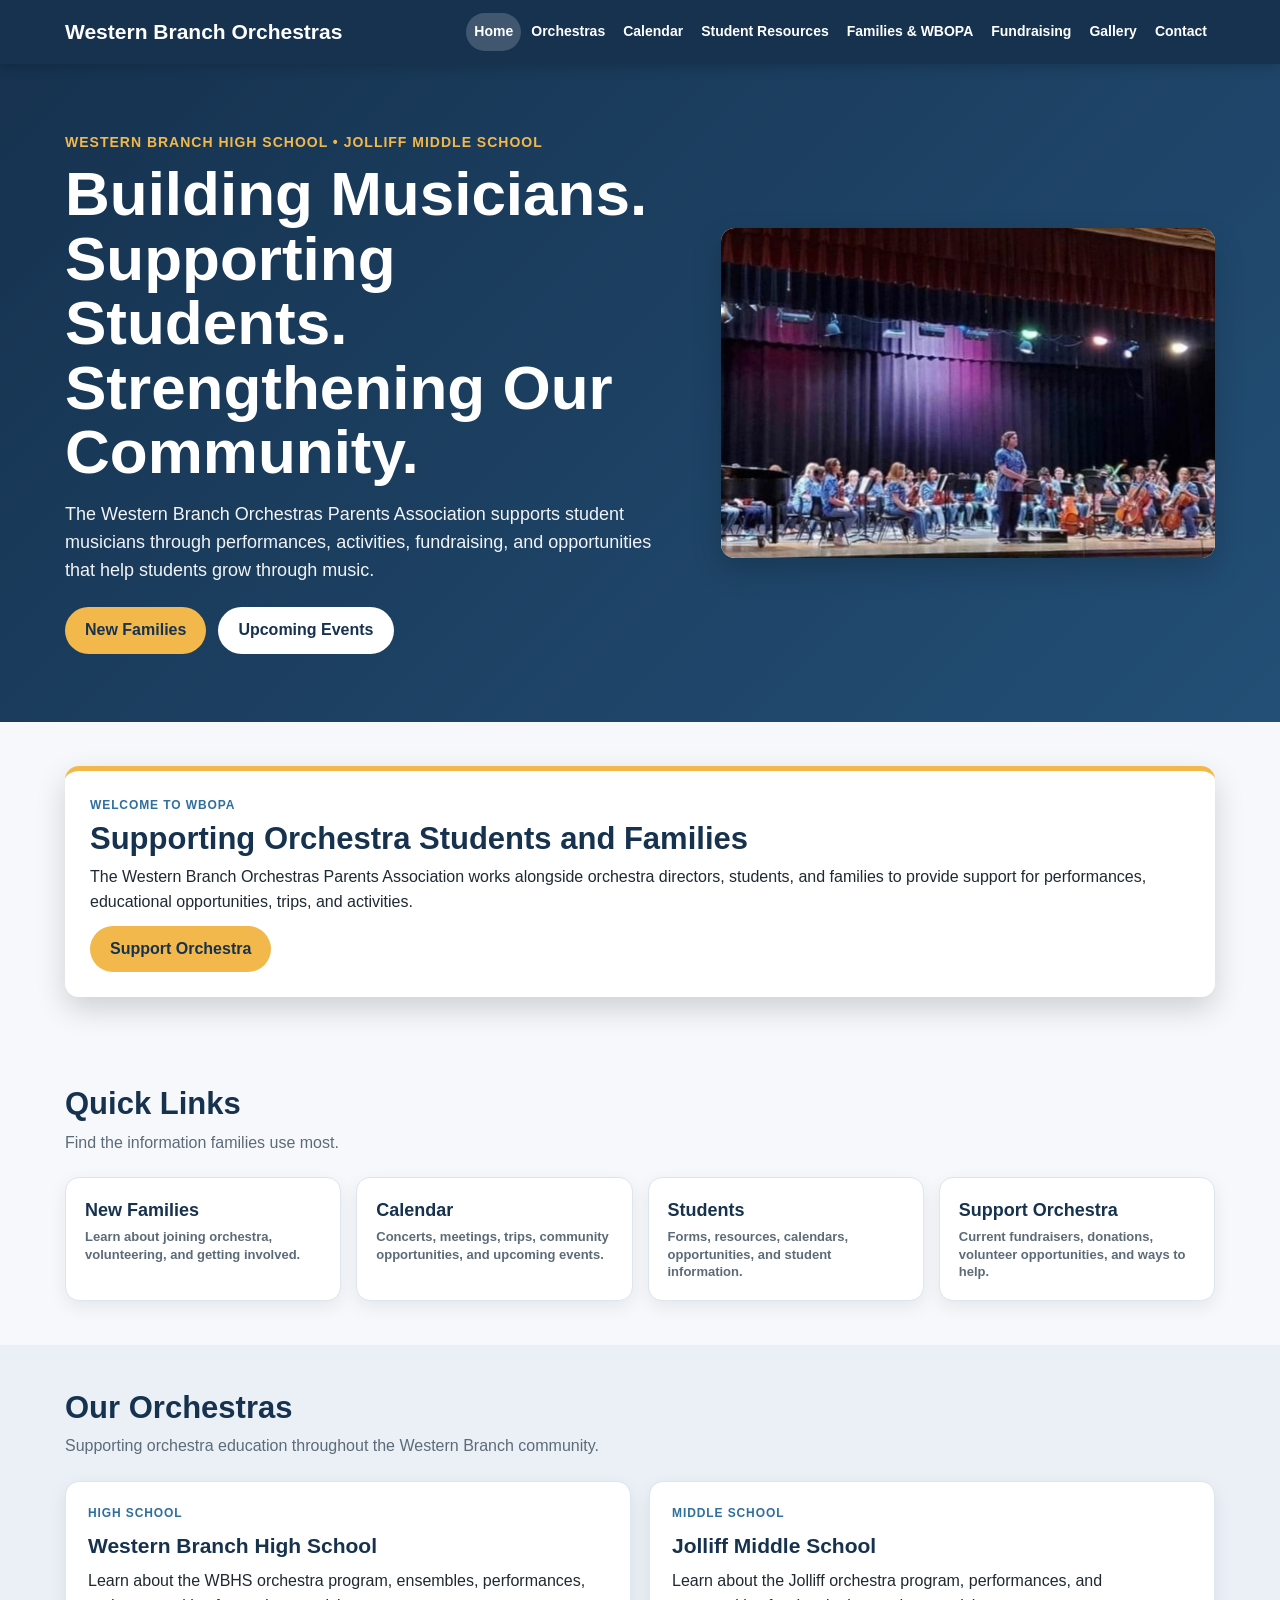
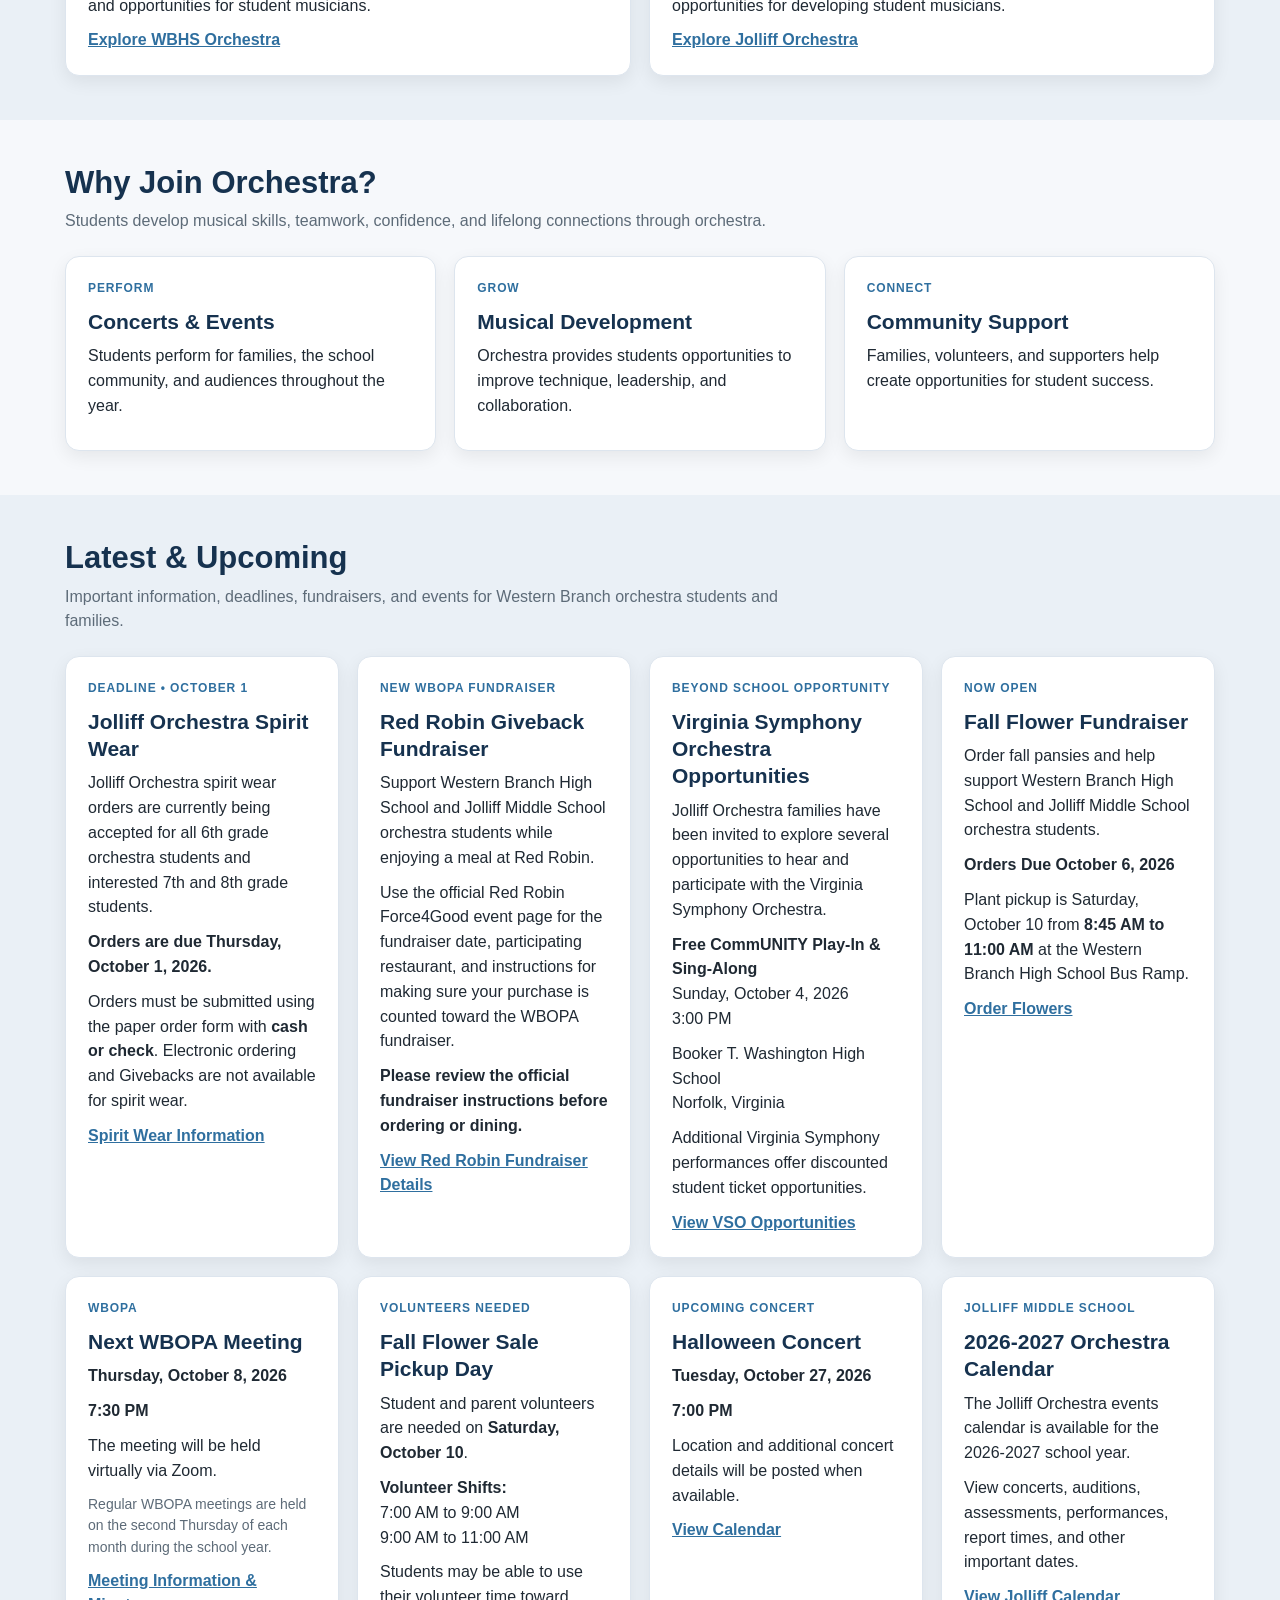
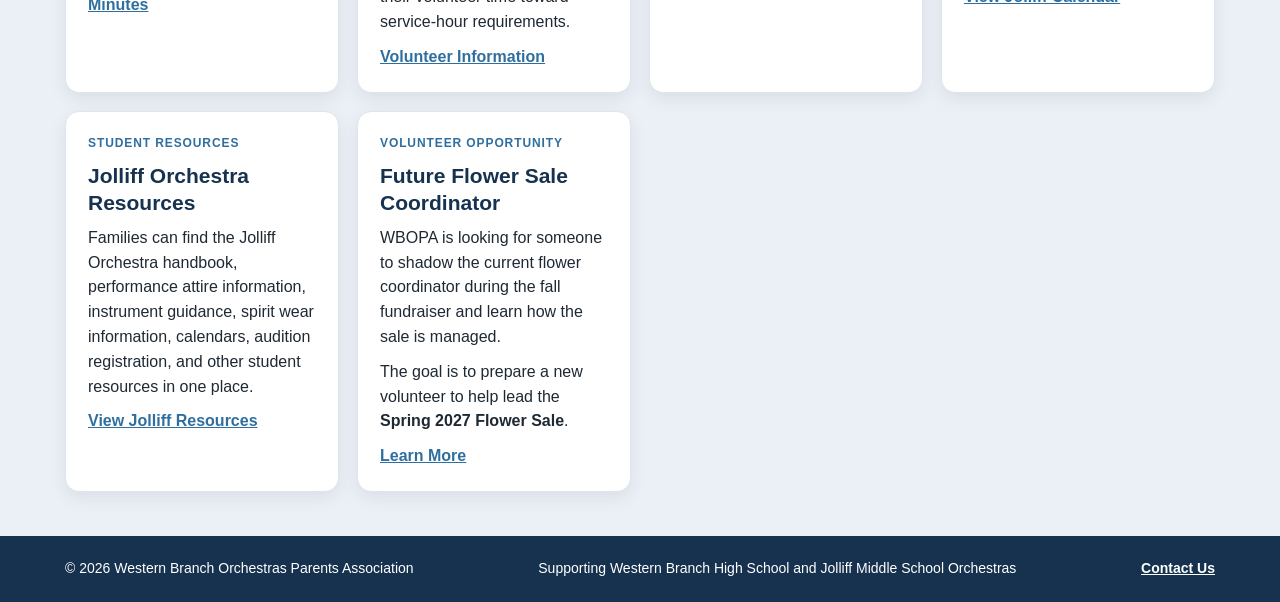
==== index.html @ 9be6b6d2 "Update index.html" ====
<!DOCTYPE html>
<html lang="en">

<head>

<meta charset="UTF-8">
<meta name="viewport" content="width=device-width, initial-scale=1.0">

<title>Western Branch Orchestra | Student Musicians in Chesapeake, VA</title>

<meta
name="description"
content="Western Branch Orchestras Parents Association supports student musicians at Western Branch High School and Jolliff Middle School through performances, activities, fundraising, community opportunities, and family support."
>

<link rel="icon" type="image/png" href="images/favicon.png">

<link rel="canonical" href="https://westernbranchorchestra.org/">

<meta property="og:title" content="Western Branch Orchestra | WBOPA">

<meta
property="og:description"
content="Supporting student musicians at Western Branch High School and Jolliff Middle School in Chesapeake, Virginia."
>

<meta property="og:type" content="website">

<meta property="og:url" content="https://westernbranchorchestra.org/">

<meta
property="og:image"
content="https://westernbranchorchestra.org/images/cover-orchestra.jpg"
>


<script type="application/ld+json">
{
  "@context": "https://schema.org",
  "@type": "Organization",
  "name": "Western Branch Orchestras Parents Association",
  "url": "https://westernbranchorchestra.org/",
  "location": {
    "@type": "Place",
    "name": "Western Branch, Chesapeake, Virginia"
  }
}
</script>


<link rel="stylesheet" href="css/style.css">

</head>


<body>


<header>

<div class="container header-container">


<a class="site-title" href="index.html">
Western Branch Orchestras
</a>


<button
class="menu-toggle"
onclick="toggleMenu()"
aria-label="Toggle navigation menu"
aria-expanded="false"
aria-controls="mainNav">

☰ Menu

</button>


<nav id="mainNav">

<ul>

<li><a class="active" aria-current="page" href="index.html">Home</a></li>
<li><a href="about.html">Orchestras</a></li>
<li><a href="calendar.html">Calendar</a></li>
<li><a href="students.html">Student Resources</a></li>
<li><a href="parents.html">Families &amp; WBOPA</a></li>
<li><a href="fundraising.html">Fundraising</a></li>
<li><a href="gallery.html">Gallery</a></li>
<li><a href="contact.html">Contact</a></li>

</ul>

</nav>


</div>

</header>



<main>



<!-- HERO -->

<section class="hero">

<div class="container hero-grid">


<div class="hero-text">


<p class="eyebrow">
Western Branch High School • Jolliff Middle School
</p>


<h1>
Building Musicians. Supporting Students. Strengthening Our Community.
</h1>


<p class="hero-subtitle">

The Western Branch Orchestras Parents Association supports student musicians through performances, activities, fundraising, and opportunities that help students grow through music.

</p>


<div class="hero-buttons">


<a class="button" href="parents.html">
New Families
</a>


<a class="button secondary" href="calendar.html">
Upcoming Events
</a>


</div>


</div>



<div class="home-hero-photo">

<img
src="images/cover-orchestra.jpg"
alt="Western Branch orchestra students performing together"
loading="eager"
>

</div>


</div>

</section>




<!-- WELCOME -->

<section class="content">

<div class="container">


<div class="hero-card">


<p class="card-label">
Welcome to WBOPA
</p>


<h2>
Supporting Orchestra Students and Families
</h2>


<p>

The Western Branch Orchestras Parents Association works alongside orchestra directors, students, and families to provide support for performances, educational opportunities, trips, and activities.

</p>


<a class="button" href="fundraising.html">
Support Orchestra
</a>


</div>


</div>

</section>




<!-- QUICK LINKS -->

<section class="content">

<div class="container">


<div class="section-heading">

<h2>
Quick Links
</h2>


<p>
Find the information families use most.
</p>

</div>



<div class="quick-links">


<a href="parents.html" class="quick-box">

<span>
New Families
</span>

<small>
Learn about joining orchestra, volunteering, and getting involved.
</small>

</a>



<a href="calendar.html" class="quick-box">

<span>
Calendar
</span>

<small>
Concerts, meetings, trips, community opportunities, and upcoming events.
</small>

</a>



<a href="students.html" class="quick-box">

<span>
Students
</span>

<small>
Forms, resources, calendars, opportunities, and student information.
</small>

</a>



<a href="fundraising.html" class="quick-box">

<span>
Support Orchestra
</span>

<small>
Current fundraisers, donations, volunteer opportunities, and ways to help.
</small>

</a>


</div>


</div>

</section>




<!-- OUR ORCHESTRAS -->

<section class="content alt-bg">

<div class="container">


<div class="section-heading">

<h2>
Our Orchestras
</h2>

<p>
Supporting orchestra education throughout the Western Branch community.
</p>

</div>



<div class="cards">


<article class="card">

<p class="card-label">
High School
</p>


<h3>
Western Branch High School
</h3>


<p>

Learn about the WBHS orchestra program, ensembles, performances, and opportunities for student musicians.

</p>


<a href="about.html#wbhs">
Explore WBHS Orchestra
</a>


</article>



<article class="card">

<p class="card-label">
Middle School
</p>


<h3>
Jolliff Middle School
</h3>


<p>

Learn about the Jolliff orchestra program, performances, and opportunities for developing student musicians.

</p>


<a href="about.html#jolliff">
Explore Jolliff Orchestra
</a>


</article>


</div>


</div>

</section>




<!-- WHY JOIN -->

<section class="content">

<div class="container">


<div class="section-heading">

<h2>
Why Join Orchestra?
</h2>


<p>
Students develop musical skills, teamwork, confidence, and lifelong connections through orchestra.
</p>


</div>



<div class="cards">


<article class="card">

<p class="card-label">
Perform
</p>


<h3>
Concerts &amp; Events
</h3>


<p>
Students perform for families, the school community, and audiences throughout the year.
</p>


</article>



<article class="card">

<p class="card-label">
Grow
</p>


<h3>
Musical Development
</h3>


<p>
Orchestra provides students opportunities to improve technique, leadership, and collaboration.
</p>


</article>



<article class="card">

<p class="card-label">
Connect
</p>


<h3>
Community Support
</h3>


<p>
Families, volunteers, and supporters help create opportunities for student success.
</p>


</article>


</div>


</div>

</section>




<!-- LATEST AND UPCOMING -->

<section class="content alt-bg">

<div class="container">


<div class="section-heading">

<h2>
Latest &amp; Upcoming
</h2>


<p>
Important information, deadlines, fundraisers, and events for Western Branch orchestra students and families.
</p>


</div>



<div class="cards">



<!-- SPIRIT WEAR DEADLINE -->

<article class="card">

<p class="card-label">
Deadline • October 1
</p>


<h3>
Jolliff Orchestra Spirit Wear
</h3>


<p>
Jolliff Orchestra spirit wear orders are currently being accepted for all 6th grade orchestra students and interested 7th and 8th grade students.
</p>


<p>
<strong>
Orders are due Thursday, October 1, 2026.
</strong>
</p>


<p>
Orders must be submitted using the paper order form with <strong>cash or check</strong>. Electronic ordering and Givebacks are not available for spirit wear.
</p>


<a href="students.html#jolliff">
Spirit Wear Information
</a>


</article>



<!-- RED ROBIN FUNDRAISER -->

<article class="card">

<p class="card-label">
New WBOPA Fundraiser
</p>


<h3>
Red Robin Giveback Fundraiser
</h3>


<p>
Support Western Branch High School and Jolliff Middle School orchestra students while enjoying a meal at Red Robin.
</p>


<p>
Use the official Red Robin Force4Good event page for the fundraiser date, participating restaurant, and instructions for making sure your purchase is counted toward the WBOPA fundraiser.
</p>


<p>
<strong>
Please review the official fundraiser instructions before ordering or dining.
</strong>
</p>


<a
href="https://redrobin.force4good.com/event/b6dd2865-f23e-4670-bb16-2457d03e1feb"
target="_blank"
rel="noopener noreferrer">
View Red Robin Fundraiser Details
</a>


</article>



<!-- VIRGINIA SYMPHONY OPPORTUNITIES -->

<article class="card">

<p class="card-label">
Beyond School Opportunity
</p>


<h3>
Virginia Symphony Orchestra Opportunities
</h3>


<p>
Jolliff Orchestra families have been invited to explore several opportunities to hear and participate with the Virginia Symphony Orchestra.
</p>


<p>
<strong>
Free CommUNITY Play-In &amp; Sing-Along
</strong><br>
Sunday, October 4, 2026<br>
3:00 PM
</p>


<p>
Booker T. Washington High School<br>
Norfolk, Virginia
</p>


<p>
Additional Virginia Symphony performances offer discounted student ticket opportunities.
</p>


<a href="calendar.html#beyond-school">
View VSO Opportunities
</a>


</article>



<!-- FALL FLOWER SALE -->

<article class="card">

<p class="card-label">
Now Open
</p>


<h3>
Fall Flower Fundraiser
</h3>


<p>
Order fall pansies and help support Western Branch High School and Jolliff Middle School orchestra students.
</p>


<p>
<strong>
Orders Due October 6, 2026
</strong>
</p>


<p>
Plant pickup is Saturday, October 10 from <strong>8:45 AM to 11:00 AM</strong> at the Western Branch High School Bus Ramp.
</p>


<a href="fundraising.html#flowers">
Order Flowers
</a>


</article>



<!-- WBOPA OCTOBER MEETING -->

<article class="card">

<p class="card-label">
WBOPA
</p>


<h3>
Next WBOPA Meeting
</h3>


<p>
<strong>
Thursday, October 8, 2026
</strong>
</p>


<p>
<strong>
7:30 PM
</strong>
</p>


<p>
The meeting will be held virtually via Zoom.
</p>


<p class="small-text">
Regular WBOPA meetings are held on the second Thursday of each month during the school year.
</p>


<a href="parents.html#meetings">
Meeting Information &amp; Minutes
</a>


</article>



<!-- FLOWER SALE VOLUNTEERS -->

<article class="card">

<p class="card-label">
Volunteers Needed
</p>


<h3>
Fall Flower Sale Pickup Day
</h3>


<p>
Student and parent volunteers are needed on <strong>Saturday, October 10</strong>.
</p>


<p>
<strong>
Volunteer Shifts:
</strong><br>
7:00 AM to 9:00 AM<br>
9:00 AM to 11:00 AM
</p>


<p>
Students may be able to use their volunteer time toward service-hour requirements.
</p>


<a href="fundraising.html#flowers">
Volunteer Information
</a>


</article>



<!-- HALLOWEEN CONCERT -->

<article class="card">

<p class="card-label">
Upcoming Concert
</p>


<h3>
Halloween Concert
</h3>


<p>
<strong>
Tuesday, October 27, 2026
</strong>
</p>


<p>
<strong>
7:00 PM
</strong>
</p>


<p>
Location and additional concert details will be posted when available.
</p>


<a href="calendar.html#wbhs">
View Calendar
</a>


</article>



<!-- JOLLIFF CALENDAR -->

<article class="card">

<p class="card-label">
Jolliff Middle School
</p>


<h3>
2026-2027 Orchestra Calendar
</h3>


<p>
The Jolliff Orchestra events calendar is available for the 2026-2027 school year.
</p>


<p>
View concerts, auditions, assessments, performances, report times, and other important dates.
</p>


<a href="calendar.html#jms">
View Jolliff Calendar
</a>


</article>



<!-- JOLLIFF STUDENT RESOURCES -->

<article class="card">

<p class="card-label">
Student Resources
</p>


<h3>
Jolliff Orchestra Resources
</h3>


<p>
Families can find the Jolliff Orchestra handbook, performance attire information, instrument guidance, spirit wear information, calendars, audition registration, and other student resources in one place.
</p>


<a href="students.html#jolliff">
View Jolliff Resources
</a>


</article>



<!-- FLOWER COORDINATOR -->

<article class="card">

<p class="card-label">
Volunteer Opportunity
</p>


<h3>
Future Flower Sale Coordinator
</h3>


<p>
WBOPA is looking for someone to shadow the current flower coordinator during the fall fundraiser and learn how the sale is managed.
</p>


<p>
The goal is to prepare a new volunteer to help lead the <strong>Spring 2027 Flower Sale</strong>.
</p>


<a href="fundraising.html">
Learn More
</a>


</article>


</div>


</div>

</section>



</main>




<footer>


<div class="container footer-container">


<p>
© 2026 Western Branch Orchestras Parents Association
</p>


<p>
Supporting Western Branch High School and Jolliff Middle School Orchestras
</p>


<p>
<a href="contact.html">
Contact Us
</a>
</p>


</div>


</footer>



<script src="js/script.js"></script>


</body>

</html>
---- css/style.css ----
:root {
  --navy: #16324f;
  --blue: #2f6f9f;
  --gold: #f2b84b;
  --light: #f6f8fb;
  --white: #ffffff;
  --text: #1f2933;
  --muted: #5d6b78;
  --border: #dde5ee;

  --shadow: 0 6px 18px rgba(0, 0, 0, 0.07);
  --shadow-hover: 0 12px 26px rgba(0, 0, 0, 0.11);

  --radius: 14px;
}


/* ========================================
   GLOBAL
======================================== */

* {
  margin: 0;
  padding: 0;
  box-sizing: border-box;
}

html {
  scroll-behavior: smooth;
}

body {
  font-family: Arial, Helvetica, sans-serif;
  line-height: 1.55;
  background: var(--light);
  color: var(--text);
}

img {
  max-width: 100%;
  height: auto;
  display: block;
}

a {
  color: var(--blue);
}

p {
  margin-bottom: 11px;
}

.container {
  width: 92%;
  max-width: 1150px;
  margin: 0 auto;
}

section[id] {
  scroll-margin-top: 90px;
}


/* ========================================
   HEADER
======================================== */

header {
  background: var(--navy);
  color: var(--white);
  position: sticky;
  top: 0;
  z-index: 1000;
  box-shadow: 0 3px 12px rgba(0, 0, 0, 0.18);
}

.header-container {
  display: flex;
  align-items: center;
  justify-content: space-between;
  gap: 22px;
  padding: 13px 0;
}

.site-title {
  color: var(--white);
  text-decoration: none;
  font-size: 21px;
  font-weight: 800;
  line-height: 1.2;
  white-space: nowrap;
}

nav {
  margin-left: auto;
}

nav ul {
  display: flex;
  align-items: center;
  justify-content: flex-end;
  list-style: none;
  gap: 2px;
}

nav a {
  display: block;
  color: var(--white);
  text-decoration: none;
  font-size: 14px;
  font-weight: 700;
  padding: 8px;
  border-radius: 999px;
  white-space: nowrap;
}

nav a.active {
  background: rgba(255, 255, 255, 0.18);
}

.menu-toggle {
  display: none;
  background: var(--white);
  color: var(--navy);
  border: none;
  padding: 9px 14px;
  border-radius: 999px;
  font-weight: 800;
  cursor: pointer;
}


/* ========================================
   HERO
======================================== */

.hero {
  background: linear-gradient(
    135deg,
    #16324f,
    #234f76
  );
  color: var(--white);
  padding: 68px 0;
}

.hero-grid {
  display: grid;
  grid-template-columns: 1.25fr 1fr;
  gap: 38px;
  align-items: center;
}

.hero-text {
  min-width: 0;
}

.eyebrow {
  color: var(--gold);
  font-size: 14px;
  font-weight: 800;
  text-transform: uppercase;
  letter-spacing: 1px;
  margin-bottom: 9px;
}

.hero h1 {
  max-width: 760px;
  font-size: clamp(40px, 5.5vw, 62px);
  line-height: 1.04;
  margin-bottom: 16px;
}

.hero-subtitle {
  max-width: 700px;
  font-size: 18px;
  line-height: 1.55;
  color: rgba(255, 255, 255, 0.94);
  margin-bottom: 23px;
}

.hero-buttons {
  display: flex;
  gap: 12px;
  flex-wrap: wrap;
}


/* ========================================
   HOME HERO PHOTO
======================================== */

.home-hero-photo {
  overflow: hidden;
  border-radius: var(--radius);
  background: var(--white);
  box-shadow: 0 12px 30px rgba(0, 0, 0, 0.18);
}

.home-hero-photo img {
  display: block;
  width: 100%;
  height: 330px;
  object-fit: cover;
  object-position: center;
}


/* ========================================
   HERO CARD
======================================== */

.hero-card {
  background: rgba(255, 255, 255, 0.97);
  color: var(--text);
  padding: 25px;
  border-radius: var(--radius);
  box-shadow: 0 12px 30px rgba(0, 0, 0, 0.16);
  border-top: 5px solid var(--gold);
}

.hero-card h2 {
  color: var(--navy);
  font-size: 24px;
  line-height: 1.25;
  margin-bottom: 11px;
}

.hero-card p {
  color: var(--text);
}

.hero-card .card-label {
  color: var(--blue);
}

.hero-card .small-text {
  color: var(--muted);
}


/* ========================================
   BUTTONS
======================================== */

.button,
form button {
  display: inline-block;
  background: var(--gold);
  color: var(--navy);
  padding: 11px 20px;
  text-decoration: none;
  border-radius: 999px;
  font-weight: 800;
  border: none;
  cursor: pointer;
}

.button.secondary {
  background: var(--white);
  color: var(--navy);
}


/* ========================================
   PAGE BANNERS
======================================== */

.page-banner {
  background: linear-gradient(
    135deg,
    var(--navy),
    var(--blue)
  );
  color: var(--white);
  padding: 44px 0;
  text-align: center;
}

.page-banner .container {
  max-width: 900px;
}

.page-banner h1,
.page-banner h2 {
  font-size: clamp(34px, 5vw, 48px);
  line-height: 1.1;
  margin-bottom: 10px;
}

.page-banner p {
  font-size: 17px;
  line-height: 1.5;
  color: rgba(255, 255, 255, 0.92);
  margin-bottom: 0;
}

.page-banner .eyebrow {
  color: var(--gold);
  font-size: 13px;
  margin-bottom: 8px;
}


/* ========================================
   CONTENT
======================================== */

.content {
  padding: 44px 0;
}

.alt-bg {
  background: #eaf0f6;
}

.section-heading {
  max-width: 760px;
  margin-bottom: 22px;
}

.section-heading h2,
.content h2 {
  color: var(--navy);
  font-size: 31px;
  line-height: 1.2;
  margin-bottom: 8px;
}

.section-heading p {
  color: var(--muted);
  font-size: 16px;
}

.split-section {
  display: grid;
  grid-template-columns: 1.45fr 1fr;
  gap: 30px;
  align-items: start;
}

.content ul {
  margin-top: 8px;
  margin-bottom: 13px;
  padding-left: 22px;
}

.content li {
  margin-bottom: 5px;
}


/* ========================================
   CARDS
======================================== */

.cards {
  display: grid;
  grid-template-columns: repeat(auto-fit, minmax(245px, 1fr));
  gap: 18px;
}

.card,
.info-box {
  background: var(--white);
  padding: 22px;
  border-radius: var(--radius);
  box-shadow: var(--shadow);
  border: 1px solid var(--border);
}

.card h3,
.info-box h3 {
  color: var(--navy);
  margin-bottom: 9px;
  font-size: 21px;
  line-height: 1.3;
}

.card p,
.info-box p {
  margin-bottom: 10px;
}

.card a:not(.button) {
  font-weight: 700;
}

.card-label {
  color: var(--blue);
  font-weight: 800;
  text-transform: uppercase;
  font-size: 12px;
  letter-spacing: 0.9px;
  margin-bottom: 5px;
}

.card ul,
.info-box ul {
  padding-left: 20px;
}

.card li,
.info-box li {
  margin-bottom: 6px;
}

.info-box {
  border-top: 5px solid var(--gold);
}

.small-text {
  color: var(--muted);
  font-size: 14px;
}


/* ========================================
   DESKTOP HOVER EFFECTS
======================================== */

@media (hover: hover) and (pointer: fine) {

  nav a {
    transition:
      background 0.2s ease,
      transform 0.2s ease;
  }

  nav a:hover {
    background: rgba(255, 255, 255, 0.11);
  }

  .button,
  form button {
    transition:
      transform 0.2s ease,
      box-shadow 0.2s ease,
      background 0.2s ease;
  }

  .button:hover,
  form button:hover {
    transform: translateY(-2px);
    background: #ffd06b;
    box-shadow: 0 5px 14px rgba(0, 0, 0, 0.12);
  }

  .button.secondary:hover {
    background: #f5f7fa;
  }

  .card {
    transition:
      transform 0.2s ease,
      box-shadow 0.2s ease,
      border-color 0.2s ease;
  }

  .card:hover {
    transform: translateY(-3px);
    box-shadow: var(--shadow-hover);
    border-color: #cad7e3;
  }

  .quick-box {
    transition:
      transform 0.2s ease,
      box-shadow 0.2s ease,
      border-color 0.2s ease;
  }

  .quick-box:hover {
    transform: translateY(-3px);
    box-shadow: var(--shadow-hover);
    border-color: var(--blue);
  }

  .event-card {
    transition:
      transform 0.2s ease,
      box-shadow 0.2s ease;
  }

  .event-card:hover {
    transform: translateY(-2px);
    box-shadow: var(--shadow-hover);
  }

  .gallery-item {
    transition:
      transform 0.2s ease,
      box-shadow 0.2s ease;
  }

  .gallery-item:hover {
    transform: translateY(-3px);
    box-shadow: var(--shadow-hover);
  }

}


/* ========================================
   LEADERSHIP LIST
======================================== */

.leadership-list {
  display: grid;
  grid-template-columns: repeat(3, 1fr);
  gap: 20px 30px;
}

.leadership-list p {
  margin-bottom: 0;
}

.leadership-list strong {
  color: var(--navy);
}


/* ========================================
   QUICK LINKS
======================================== */

.quick-links {
  display: grid;
  grid-template-columns: repeat(auto-fit, minmax(220px, 1fr));
  gap: 15px;
}

.quick-box {
  background: var(--white);
  color: var(--navy);
  text-decoration: none;
  padding: 19px;
  border-radius: var(--radius);
  font-weight: 800;
  box-shadow: var(--shadow);
  border: 1px solid var(--border);
}

.quick-box span {
  display: block;
  font-size: 18px;
  margin-bottom: 3px;
}

.quick-box small {
  display: block;
  color: var(--muted);
  font-size: 13px;
  font-weight: 600;
  line-height: 1.35;
}


/* ========================================
   CALENDAR
======================================== */

.event-list {
  display: grid;
  gap: 14px;
}

.event-card {
  display: grid;
  grid-template-columns: 84px 1fr;
  gap: 18px;
  background: var(--white);
  border-radius: var(--radius);
  padding: 18px;
  box-shadow: var(--shadow);
  border: 1px solid var(--border);
}

.event-date-box {
  width: 84px;
  background: var(--navy);
  color: var(--white);
  border-radius: 12px;
  text-align: center;
  overflow: hidden;
  align-self: start;
}

.event-date-box .month {
  display: block;
  background: var(--gold);
  color: var(--navy);
  font-weight: 900;
  padding: 4px;
  text-transform: uppercase;
}

.event-date-box .day {
  display: block;
  font-size: 33px;
  font-weight: 900;
  padding: 7px 9px;
}

.event-details h3 {
  color: var(--navy);
  font-size: 22px;
  margin-bottom: 6px;
}

.event-details p {
  margin-bottom: 5px;
}


/* ========================================
   GALLERY
======================================== */

.gallery-grid {
  display: grid;
  grid-template-columns: repeat(2, 1fr);
  gap: 20px;
  margin-top: 26px;
}

.gallery-item {
  margin: 0;
  background: var(--white);
  border-radius: var(--radius);
  overflow: hidden;
  box-shadow: var(--shadow);
  border: 1px solid var(--border);
}

.gallery-item img {
  display: block;
  width: 100%;
  height: 300px;
  object-fit: cover;
  object-position: center;
}

.gallery-item figcaption {
  padding: 14px 16px;
  font-weight: 800;
  color: var(--navy);
  text-align: center;
}


/* ========================================
   FORMS
======================================== */

form {
  display: flex;
  flex-direction: column;
}

form label {
  margin-top: 12px;
  margin-bottom: 5px;
  font-weight: 800;
  color: var(--navy);
}

form input,
form textarea,
form select {
  width: 100%;
  padding: 12px;
  border: 1px solid var(--border);
  border-radius: 9px;
  font-size: 16px;
  font-family: inherit;
  background: var(--white);
}

form input:focus,
form textarea:focus,
form select:focus {
  outline: 3px solid rgba(47, 111, 159, 0.18);
  border-color: var(--blue);
}

form textarea {
  resize: vertical;
  min-height: 150px;
}

form button {
  margin-top: 18px;
  font-size: 16px;
  align-self: flex-start;
}


/* ========================================
   ORCHESTRAS PAGE
======================================== */

.director-section {
  display: grid;
  grid-template-columns: 180px 1fr;
  gap: 30px;
  align-items: center;
  margin-bottom: 40px;
}

.director-photo {
  display: block;
  width: 180px;
  height: 220px;
  object-fit: cover;
  object-position: center;
  border-radius: var(--radius);
  box-shadow: 0 6px 18px rgba(0, 0, 0, 0.12);
}

.director-info h2 {
  margin-top: 5px;
  margin-bottom: 8px;
}

.director-info p {
  margin-top: 6px;
  margin-bottom: 8px;
}

.director-title {
  font-weight: 700;
}

.program-intro {
  max-width: 850px;
  margin-bottom: 30px;
}

.program-intro h2 {
  margin-bottom: 12px;
}

.section-action {
  margin-top: 30px;
}


/* ========================================
   FOOTER
======================================== */

footer {
  background: var(--navy);
  color: var(--white);
  padding: 22px 0;
}

.footer-container {
  display: flex;
  justify-content: space-between;
  align-items: center;
  gap: 16px;
  flex-wrap: wrap;
}

.footer-container p {
  margin-bottom: 0;
  font-size: 14px;
}

footer a {
  color: var(--white);
  font-weight: 800;
}


/* ========================================
   TABLET / MOBILE NAVIGATION
======================================== */

@media (max-width: 1200px) {

  .header-container {
    flex-wrap: wrap;
  }

  .site-title {
    font-size: 19px;
  }

  .menu-toggle {
    display: block;
    margin-left: auto;
  }

  nav {
    display: none;
    width: 100%;
    margin-left: 0;
  }

  nav.show {
    display: block;
  }

  nav ul {
    flex-direction: column;
    align-items: stretch;
    gap: 0;
    padding-top: 8px;
  }

  nav li {
    border-top: 1px solid rgba(255, 255, 255, 0.14);
  }

  nav a {
    display: block;
    padding: 11px 2px;
    border-radius: 0;
    font-size: 15px;
  }

  .hero {
    padding: 52px 0;
  }

  .hero-grid,
  .split-section {
    grid-template-columns: 1fr;
  }

  .hero-grid {
    gap: 25px;
  }

  .hero h1 {
    font-size: 42px;
  }

  .home-hero-photo {
    max-width: 700px;
  }

  .home-hero-photo img {
    height: auto;
    max-height: 500px;
    object-fit: contain;
  }

  .hero-card {
    max-width: 650px;
  }

  .content {
    padding: 36px 0;
  }

  .section-heading h2,
  .content h2 {
    font-size: 28px;
  }

  .leadership-list {
    grid-template-columns: repeat(2, 1fr);
  }

}


/* ========================================
   ORCHESTRAS PAGE MOBILE
======================================== */

@media (max-width: 650px) {

  #wbhs,
  #jolliff {
    scroll-margin-top: 75px;
  }

  .director-section {
    grid-template-columns: 1fr;
    gap: 18px;
    align-items: start;
    margin-bottom: 30px;
  }

  .director-photo {
    width: 150px;
    height: 185px;
  }

  .director-info h2 {
    font-size: 1.6rem;
  }

}


/* ========================================
   SMALL MOBILE
======================================== */

@media (max-width: 600px) {

  body {
    line-height: 1.45;
  }

  p {
    margin-bottom: 8px;
  }

  .container {
    width: 90%;
  }


  /* HEADER */

  .header-container {
    padding: 9px 0;
  }

  .site-title {
    font-size: 17px;
    max-width: 66%;
    white-space: normal;
  }

  .menu-toggle {
    font-size: 13px;
    padding: 7px 11px;
  }

  nav ul {
    padding-top: 7px;
  }

  nav a {
    padding: 9px 2px;
    font-size: 14px;
  }


  /* HERO */

  .hero {
    padding: 30px 0;
  }

  .hero-grid {
    gap: 18px;
  }

  .eyebrow {
    font-size: 11px;
    letter-spacing: 0.7px;
    margin-bottom: 6px;
  }

  .hero h1 {
    font-size: 33px;
    margin-bottom: 10px;
  }

  .hero-subtitle {
    font-size: 15px;
    line-height: 1.45;
    margin-bottom: 16px;
  }

  .hero-buttons {
    flex-direction: column;
    gap: 8px;
  }

  .button {
    width: 100%;
    text-align: center;
    padding: 10px 17px;
  }

  .home-hero-photo {
    margin-top: 0;
  }

  .home-hero-photo img {
    width: 100%;
    height: auto;
    min-height: 0;
    object-fit: contain;
  }

  .hero-card {
    padding: 17px;
  }


  /* PAGE BANNER */

  .page-banner {
    padding: 24px 0;
  }

  .page-banner .eyebrow {
    font-size: 10px;
    margin-bottom: 5px;
  }

  .page-banner h1,
  .page-banner h2 {
    font-size: 29px;
    margin-bottom: 6px;
  }

  .page-banner p {
    font-size: 14px;
    line-height: 1.4;
  }


  /* CONTENT */

  .content {
    padding: 24px 0;
  }

  .section-heading {
    margin-bottom: 14px;
  }

  .section-heading h2,
  .content h2 {
    font-size: 24px;
    margin-bottom: 5px;
  }

  .section-heading p {
    font-size: 14px;
  }

  .split-section {
    gap: 16px;
  }


  /* CARDS */

  .cards,
  .quick-links {
    grid-template-columns: 1fr;
    gap: 10px;
  }

  .card,
  .info-box {
    padding: 16px;
  }

  .card h3,
  .info-box h3 {
    font-size: 19px;
    margin-bottom: 6px;
  }

  .card p,
  .info-box p {
    margin-bottom: 7px;
  }

  .card-label {
    font-size: 10px;
    margin-bottom: 3px;
  }


  /* QUICK LINKS */

  .quick-box {
    padding: 14px 16px;
  }

  .quick-box span {
    font-size: 17px;
    margin-bottom: 1px;
  }

  .quick-box small {
    font-size: 12px;
    line-height: 1.25;
  }


  /* LEADERSHIP */

  .leadership-list {
    grid-template-columns: repeat(2, 1fr);
    gap: 14px 18px;
  }

  .leadership-list p {
    font-size: 14px;
  }


  /* CALENDAR */

  .event-list {
    gap: 10px;
  }

  .event-card {
    grid-template-columns: 66px 1fr;
    gap: 12px;
    padding: 13px;
  }

  .event-date-box {
    width: 66px;
  }

  .event-date-box .month {
    font-size: 11px;
    padding: 3px;
  }

  .event-date-box .day {
    font-size: 26px;
    padding: 5px;
  }

  .event-details h3 {
    font-size: 18px;
    margin-bottom: 3px;
  }

  .event-details p {
    font-size: 13px;
    margin-bottom: 3px;
  }


  /* GALLERY */

  .gallery-grid {
    grid-template-columns: 1fr;
    gap: 13px;
    margin-top: 16px;
  }

  .gallery-item img {
    width: 100%;
    height: auto;
    object-fit: contain;
  }

  .gallery-item figcaption {
    padding: 10px 13px;
    font-size: 14px;
  }


  /* FORMS */

  form button {
    width: 100%;
  }


  /* FOOTER */

  footer {
    padding: 16px 0;
  }

  .footer-container {
    flex-direction: column;
    text-align: center;
    gap: 4px;
  }

  .footer-container p {
    font-size: 12px;
    line-height: 1.35;
  }

}


/* ========================================
   VERY SMALL MOBILE
======================================== */

@media (max-width: 380px) {

  .hero h1 {
    font-size: 29px;
  }

  .page-banner h1,
  .page-banner h2 {
    font-size: 27px;
  }

  .site-title {
    font-size: 16px;
  }

  .leadership-list {
    grid-template-columns: 1fr;
    gap: 11px;
  }

  .event-card {
    grid-template-columns: 60px 1fr;
    gap: 10px;
  }

  .event-date-box {
    width: 60px;
  }

  .event-date-box .day {
    font-size: 24px;
  }

}
/* ========================================
   CALENDAR ENHANCEMENTS
======================================== */

.next-event-box {
  background: var(--white);
  padding: 28px;
  border-radius: var(--radius);
  border-top: 5px solid var(--gold);
  box-shadow: var(--shadow);
}

.next-event-box h2 {
  color: var(--navy);
  margin-bottom: 8px;
}

.next-event-box h3 {
  color: var(--blue);
  font-size: 24px;
  margin-bottom: 8px;
}

.event-type {
  display: inline-block;
  background: var(--navy);
  color: var(--white);
  padding: 4px 12px;
  border-radius: 999px;
  font-size: 12px;
  font-weight: 800;
  text-transform: uppercase;
  letter-spacing: .5px;
}

.calendar-divider {
  width: 70px;
  height: 4px;
  background: var(--gold);
  border-radius: 10px;
  margin: 12px 0 18px;
}

.coming-soon-box {
  background: var(--white);
  padding: 26px;
  border-radius: var(--radius);
  box-shadow: var(--shadow);
  border: 1px solid var(--border);
}

.coming-soon-box h3 {
  color: var(--navy);
  margin-bottom: 10px;
}



/* ========================================
   ACCESSIBILITY IMPROVEMENTS
======================================== */

a:focus,
button:focus,
input:focus,
textarea:focus,
select:focus {
  outline: 3px solid rgba(242, 184, 75, .45);
  outline-offset: 2px;
}



/* ========================================
   NEW CONTENT COMPONENTS
======================================== */

.info-box a.button {
  margin-top: 8px;
}

.card .button,
.info-box .button {
  margin-top: 8px;
}


.section-action {
  margin-top: 30px;
}


.gallery-item img {
  transition: transform .25s ease;
}


@media (hover: hover) and (pointer: fine) {

  .gallery-item:hover img {
    transform: scale(1.03);
  }

  .info-box:hover {
    box-shadow: var(--shadow-hover);
  }

}



/* ========================================
   MOBILE FINAL ADJUSTMENTS
======================================== */

@media (max-width: 600px) {

  .next-event-box {
    padding: 18px;
  }

  .next-event-box h3 {
    font-size: 20px;
  }

  .event-type {
    font-size: 11px;
  }

  .coming-soon-box {
    padding: 18px;
  }

}
/* =========================================
   MEETING MINUTES
========================================= */

.minutes-list {
  display: flex;
  flex-direction: column;
  gap: 12px;
  margin-top: 16px;
}

.minutes-link {
  display: flex;
  justify-content: space-between;
  align-items: center;
  gap: 20px;

  padding: 14px 16px;

  background: #f7f9fb;
  border: 1px solid #d8e1ea;
  border-radius: 10px;

  text-decoration: none;
  font-weight: 700;
}

.minutes-link:hover {
  background: #eef4f8;
}

.minutes-link span {
  font-size: 0.9rem;
  font-weight: 700;
  white-space: nowrap;
}

@media (max-width: 600px) {

  .minutes-link {
    flex-direction: column;
    align-items: flex-start;
    gap: 6px;
  }

}
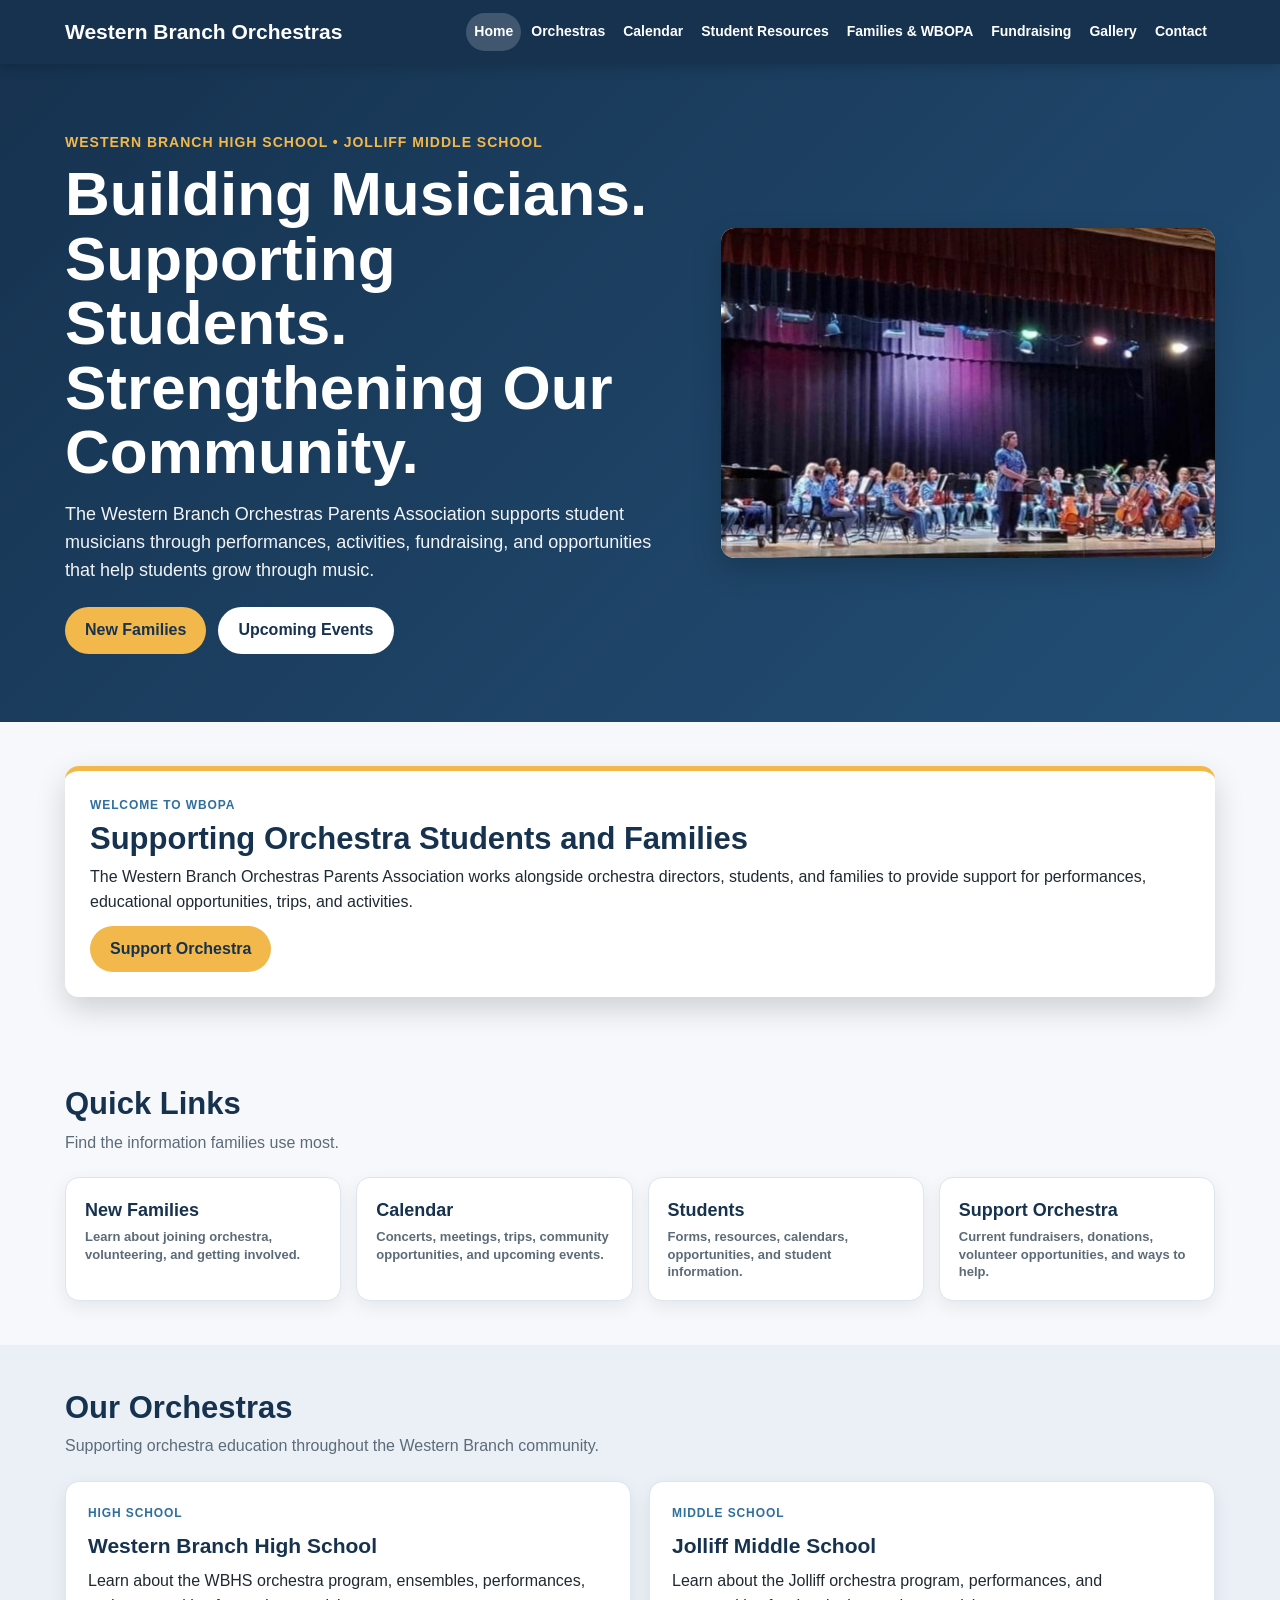
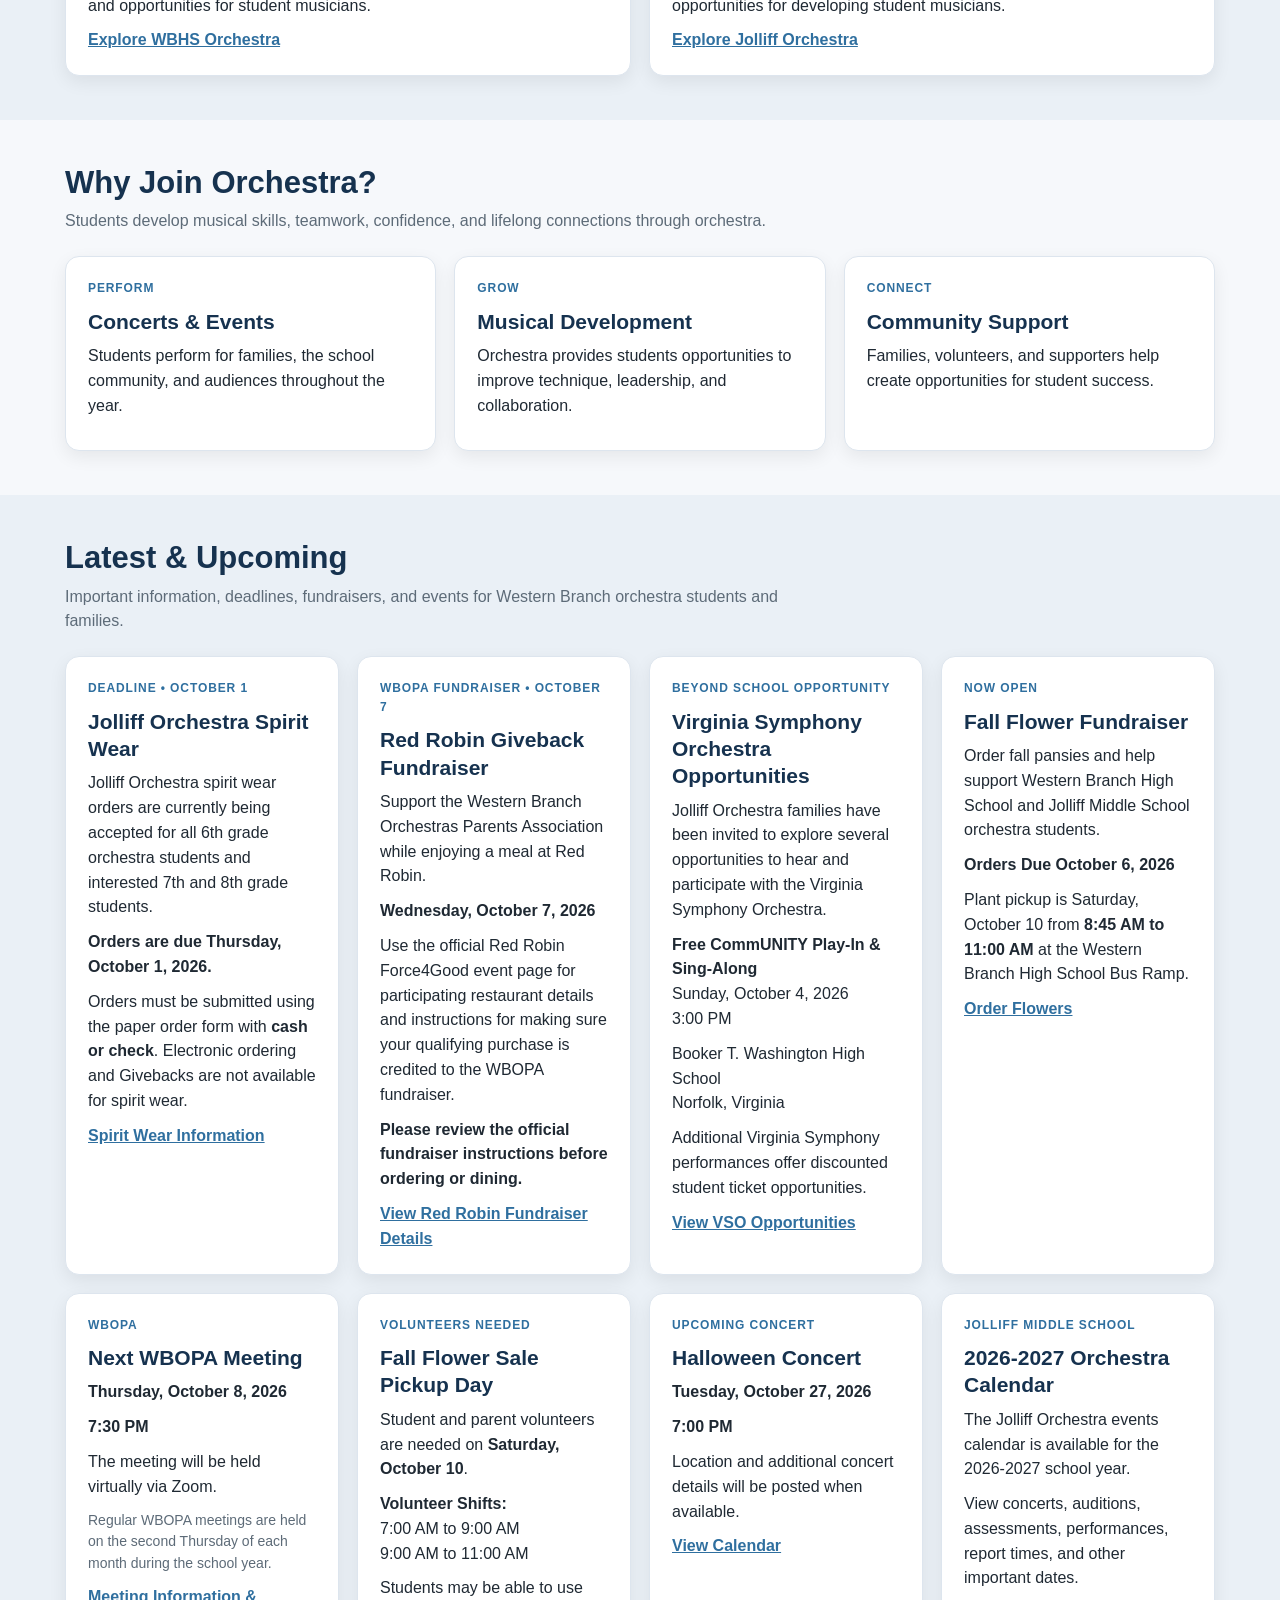
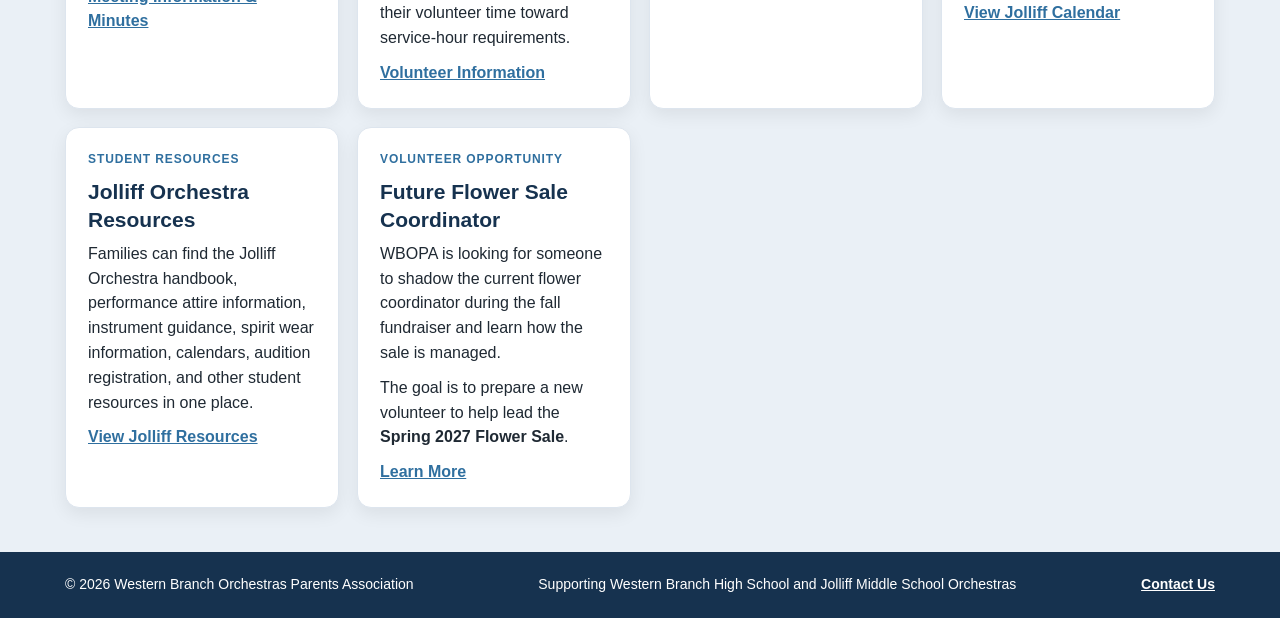
==== commit 9e251327: "Revise WBOPA fundraiser information in index.html Updated fundraiser details and added emphasis on i" ====
--- a/index.html
+++ b/index.html
@@ -562,7 +562,7 @@
 <article class="card">
 
 <p class="card-label">
-New WBOPA Fundraiser
+WBOPA Fundraiser • October 7
 </p>
 
 
@@ -572,12 +572,19 @@
 
 
 <p>
-Support Western Branch High School and Jolliff Middle School orchestra students while enjoying a meal at Red Robin.
-</p>
-
-
-<p>
-Use the official Red Robin Force4Good event page for the fundraiser date, participating restaurant, and instructions for making sure your purchase is counted toward the WBOPA fundraiser.
+Support the Western Branch Orchestras Parents Association while enjoying a meal at Red Robin.
+</p>
+
+
+<p>
+<strong>
+Wednesday, October 7, 2026
+</strong>
+</p>
+
+
+<p>
+Use the official Red Robin Force4Good event page for participating restaurant details and instructions for making sure your qualifying purchase is credited to the WBOPA fundraiser.
 </p>
 
 
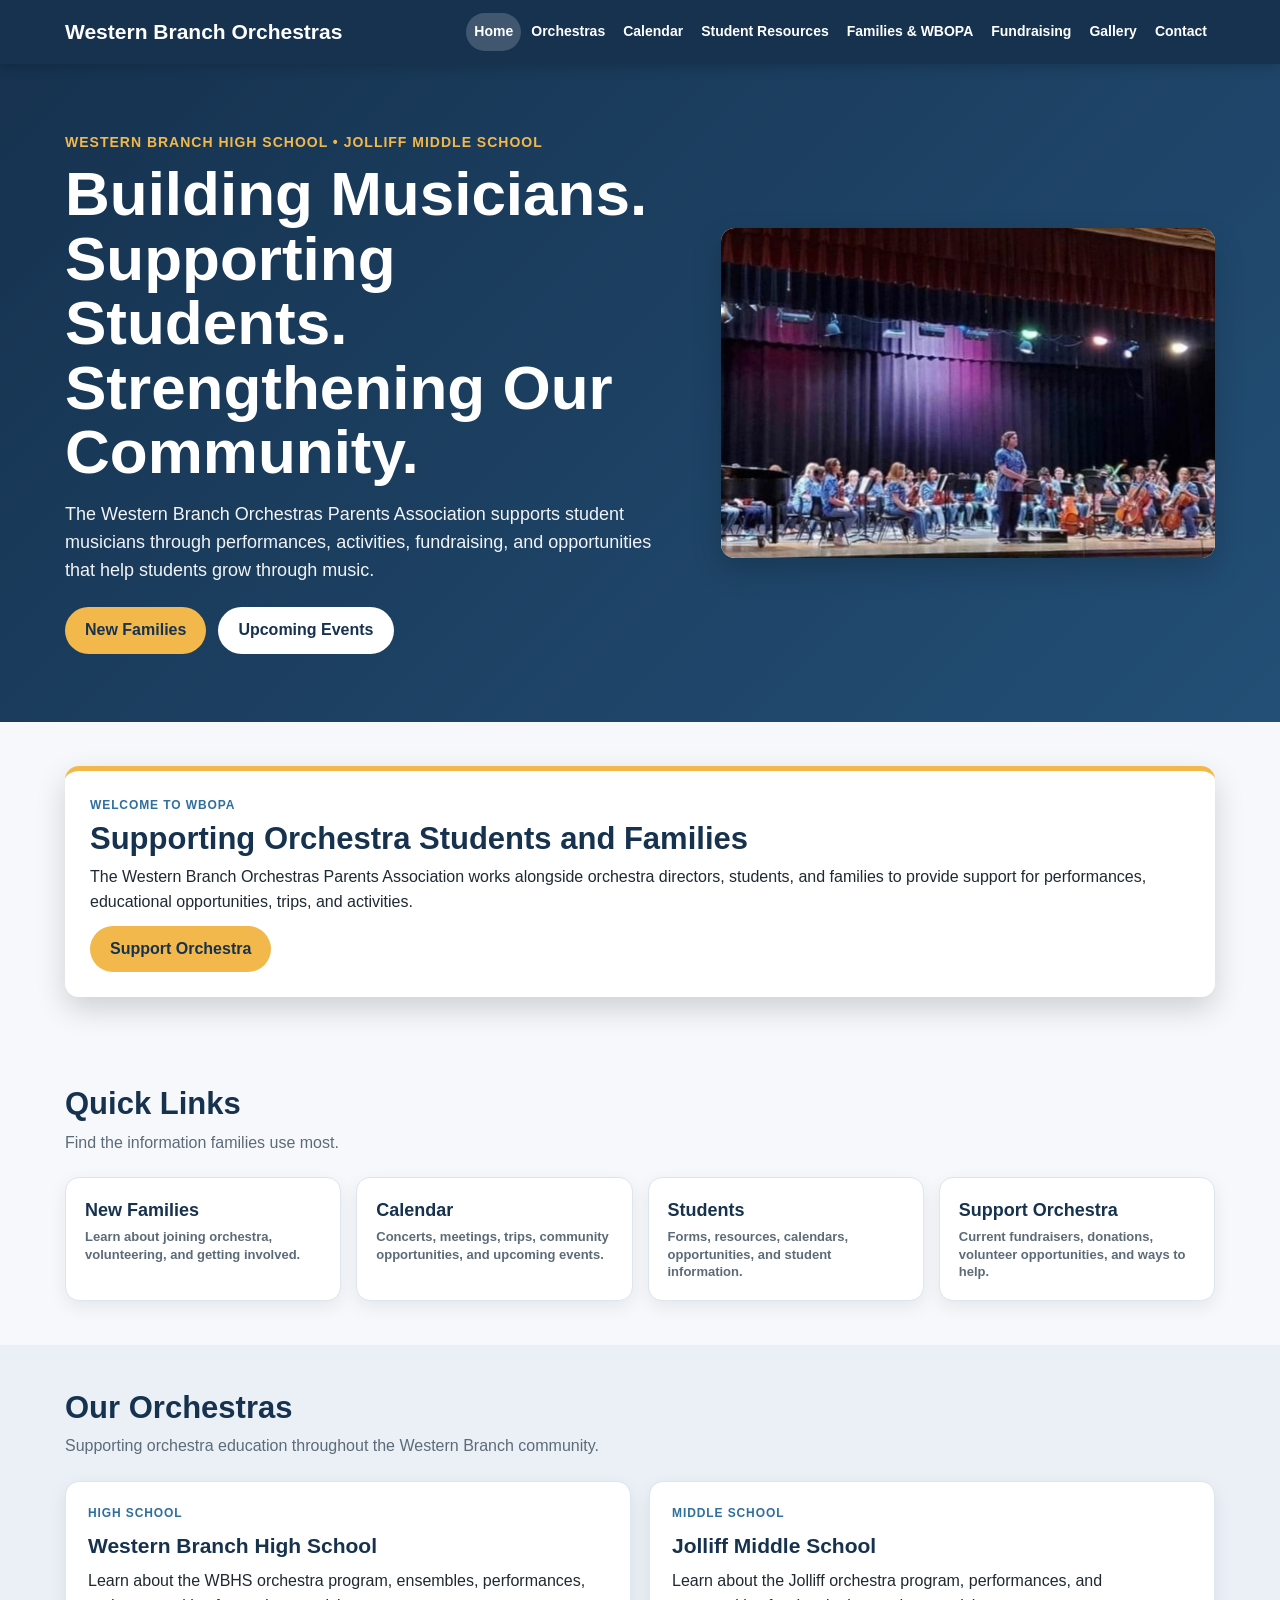
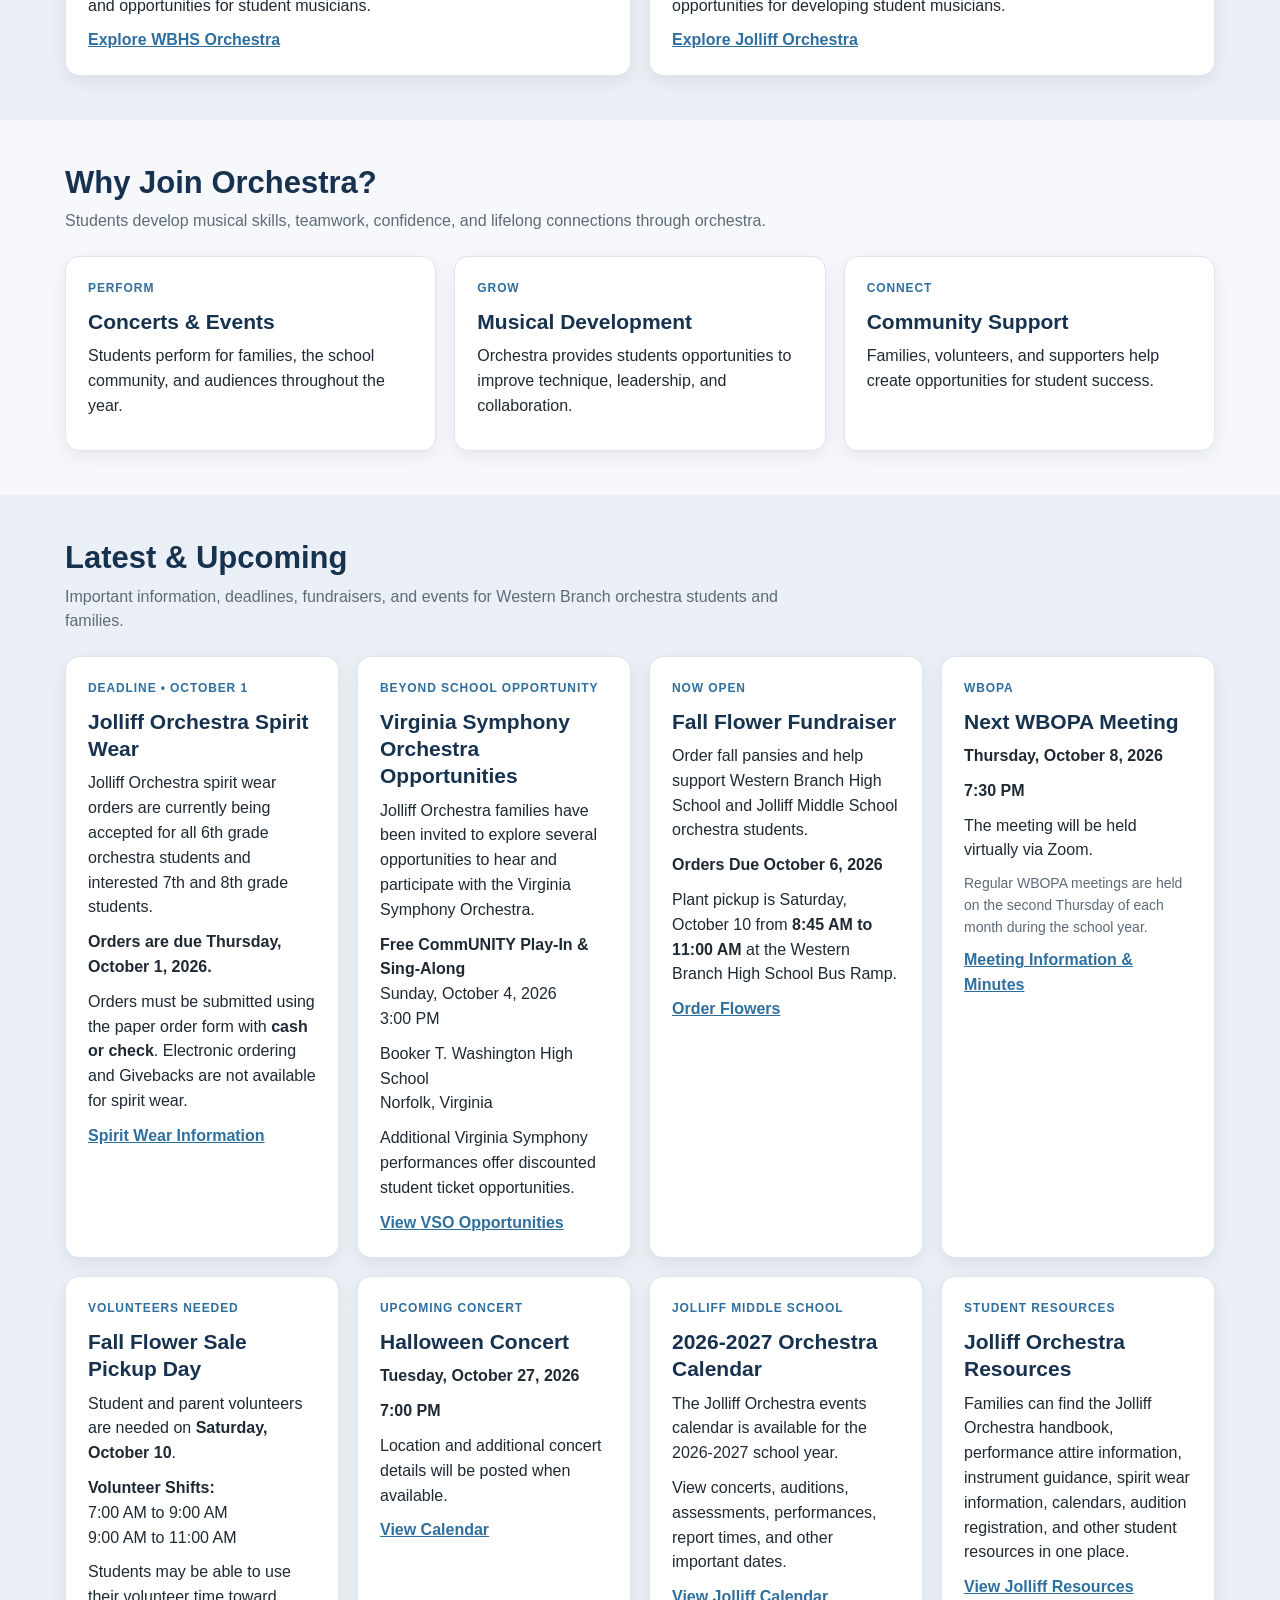
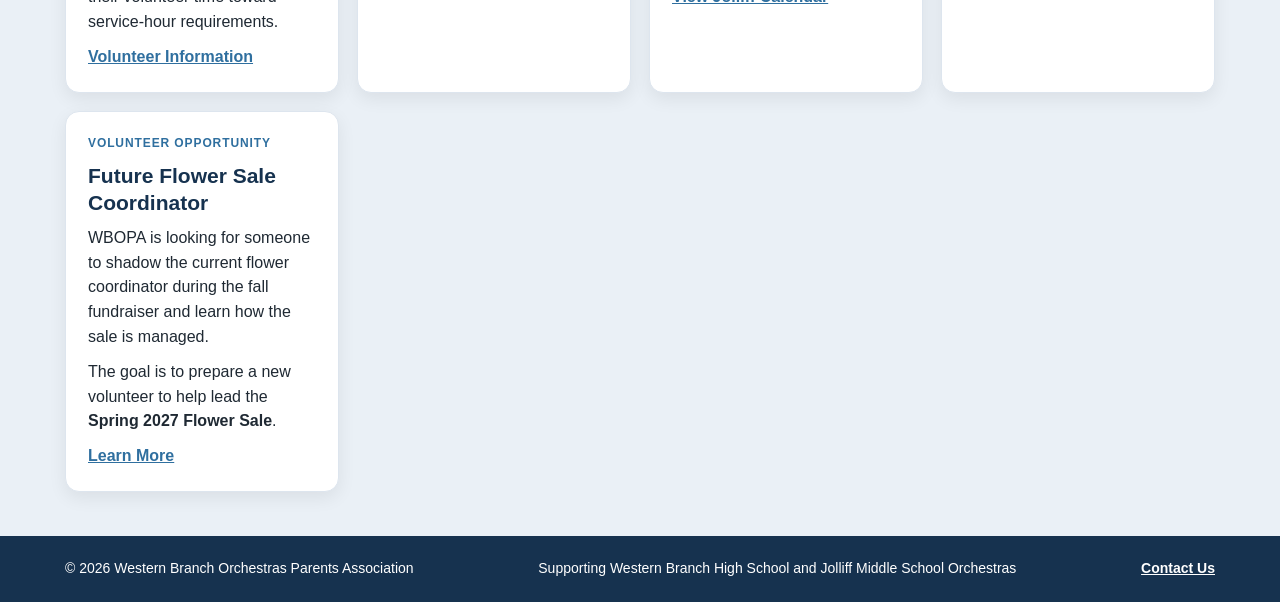
==== commit d13fc15c: "Remove Red Robin Fundraiser section Removed the Red Robin Fundraiser section from the index.html fil" ====
--- a/index.html
+++ b/index.html
@@ -557,56 +557,6 @@
 
 
 
-<!-- RED ROBIN FUNDRAISER -->
-
-<article class="card">
-
-<p class="card-label">
-WBOPA Fundraiser • October 7
-</p>
-
-
-<h3>
-Red Robin Giveback Fundraiser
-</h3>
-
-
-<p>
-Support the Western Branch Orchestras Parents Association while enjoying a meal at Red Robin.
-</p>
-
-
-<p>
-<strong>
-Wednesday, October 7, 2026
-</strong>
-</p>
-
-
-<p>
-Use the official Red Robin Force4Good event page for participating restaurant details and instructions for making sure your qualifying purchase is credited to the WBOPA fundraiser.
-</p>
-
-
-<p>
-<strong>
-Please review the official fundraiser instructions before ordering or dining.
-</strong>
-</p>
-
-
-<a
-href="https://redrobin.force4good.com/event/b6dd2865-f23e-4670-bb16-2457d03e1feb"
-target="_blank"
-rel="noopener noreferrer">
-View Red Robin Fundraiser Details
-</a>
-
-
-</article>
-
-
-
 <!-- VIRGINIA SYMPHONY OPPORTUNITIES -->
 
 <article class="card">
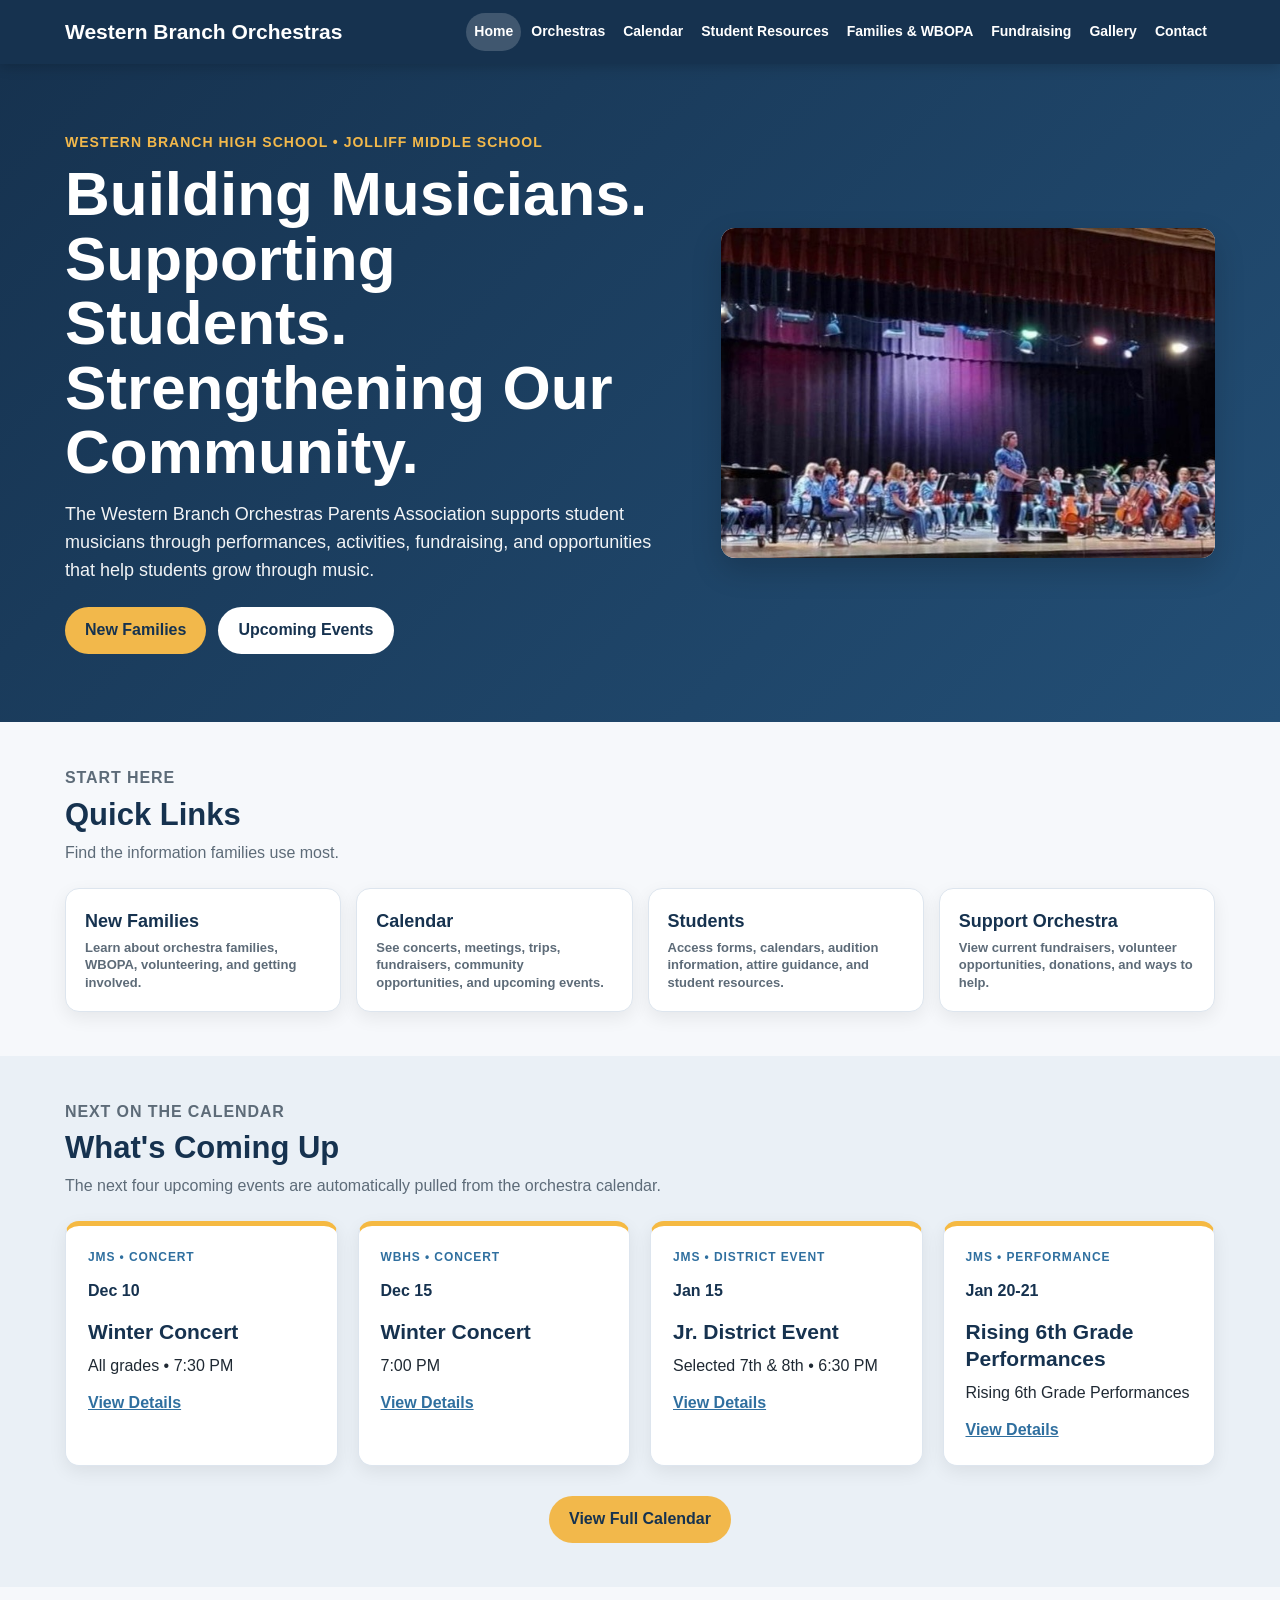
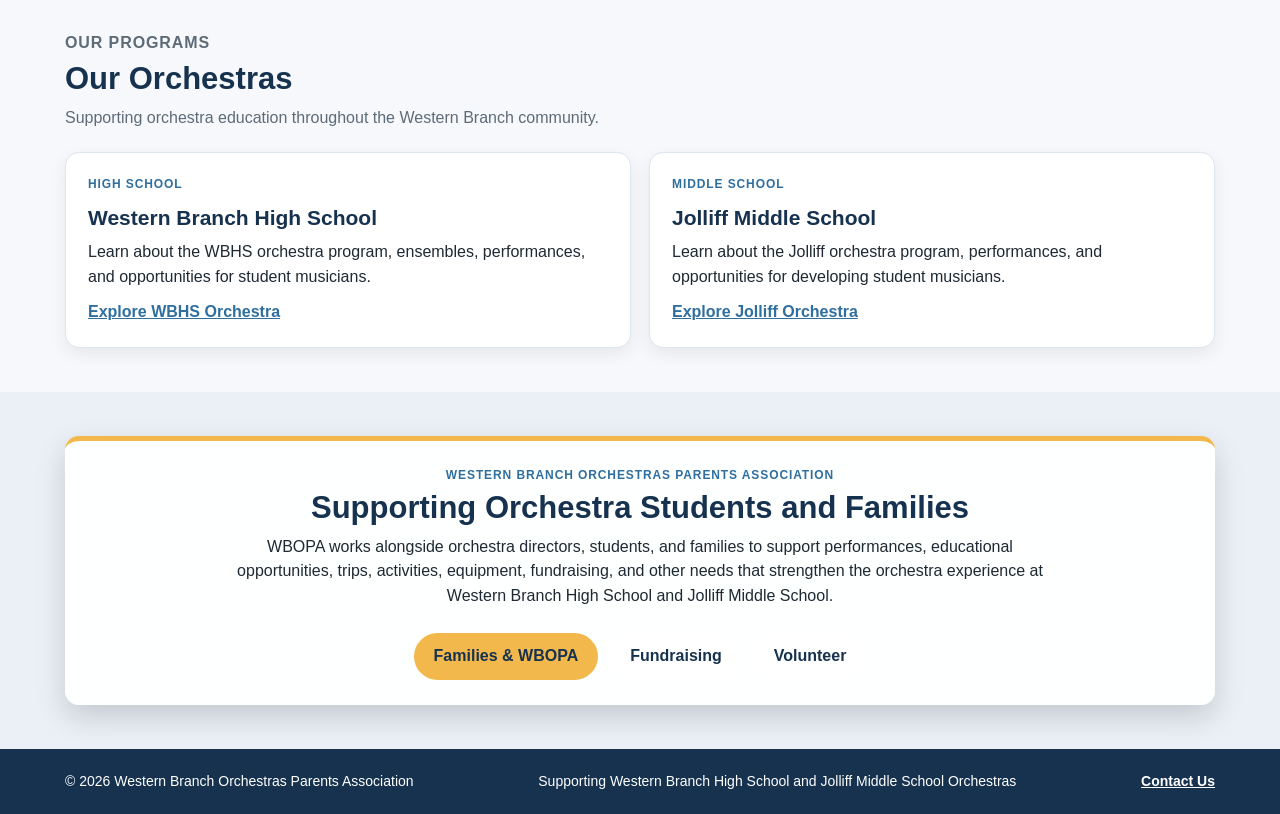
==== commit 3d1d9e93: "Update index.html" ====
--- a/index.html
+++ b/index.html
@@ -50,6 +50,94 @@
 
 <link rel="stylesheet" href="css/style.css">
 
+
+<style>
+
+/* =========================================
+   HOMEPAGE UPCOMING EVENTS
+========================================= */
+
+.home-upcoming-grid {
+  display: grid;
+  grid-template-columns: repeat(4, minmax(0, 1fr));
+  gap: 20px;
+}
+
+.home-upcoming-card {
+  border-top: 5px solid #f5b942;
+}
+
+.home-upcoming-date {
+  display: inline-block;
+  margin-bottom: 10px;
+  color: #16324f;
+  font-size: 1rem;
+  font-weight: 800;
+}
+
+.home-upcoming-card h3 {
+  margin-top: 4px;
+}
+
+.home-upcoming-card p {
+  margin-bottom: 12px;
+}
+
+
+/* =========================================
+   HOMEPAGE WBOPA SUPPORT
+========================================= */
+
+.home-support-card {
+  text-align: center;
+}
+
+.home-support-card p {
+  max-width: 820px;
+  margin-left: auto;
+  margin-right: auto;
+}
+
+.home-support-buttons {
+  display: flex;
+  justify-content: center;
+  flex-wrap: wrap;
+  gap: 12px;
+  margin-top: 24px;
+}
+
+
+/* =========================================
+   RESPONSIVE
+========================================= */
+
+@media(max-width:1000px) {
+
+  .home-upcoming-grid {
+    grid-template-columns: repeat(2, minmax(0, 1fr));
+  }
+
+}
+
+@media(max-width:650px) {
+
+  .home-upcoming-grid {
+    grid-template-columns: 1fr;
+  }
+
+  .home-support-buttons {
+    flex-direction: column;
+    align-items: stretch;
+  }
+
+  .home-support-buttons .button {
+    text-align: center;
+  }
+
+}
+
+</style>
+
 </head>
 
 
@@ -106,7 +194,9 @@
 
 
 
-<!-- HERO -->
+<!-- =========================================
+     HERO
+========================================= -->
 
 <section class="hero">
 
@@ -171,18 +261,285 @@
 
 
 
-<!-- WELCOME -->
+<!-- =========================================
+     QUICK LINKS
+========================================= -->
 
 <section class="content">
 
 <div class="container">
 
 
-<div class="hero-card">
-
+<div class="section-heading">
 
 <p class="card-label">
-Welcome to WBOPA
+Start Here
+</p>
+
+<h2>
+Quick Links
+</h2>
+
+
+<p>
+Find the information families use most.
+</p>
+
+</div>
+
+
+
+<div class="quick-links">
+
+
+<a href="parents.html" class="quick-box">
+
+<span>
+New Families
+</span>
+
+<small>
+Learn about orchestra families, WBOPA, volunteering, and getting involved.
+</small>
+
+</a>
+
+
+
+<a href="calendar.html" class="quick-box">
+
+<span>
+Calendar
+</span>
+
+<small>
+See concerts, meetings, trips, fundraisers, community opportunities, and upcoming events.
+</small>
+
+</a>
+
+
+
+<a href="students.html" class="quick-box">
+
+<span>
+Students
+</span>
+
+<small>
+Access forms, calendars, audition information, attire guidance, and student resources.
+</small>
+
+</a>
+
+
+
+<a href="fundraising.html" class="quick-box">
+
+<span>
+Support Orchestra
+</span>
+
+<small>
+View current fundraisers, volunteer opportunities, donations, and ways to help.
+</small>
+
+</a>
+
+
+</div>
+
+
+</div>
+
+</section>
+
+
+
+
+<!-- =========================================
+     WHAT'S COMING UP
+========================================= -->
+
+<section class="content alt-bg">
+
+<div class="container">
+
+
+<div class="section-heading">
+
+<p class="card-label">
+Next on the Calendar
+</p>
+
+<h2>
+What's Coming Up
+</h2>
+
+
+<p>
+The next four upcoming events are automatically pulled from the orchestra calendar.
+</p>
+
+</div>
+
+
+
+<div
+id="homeUpcoming"
+class="home-upcoming-grid"
+aria-live="polite">
+
+<noscript>
+
+<article class="card">
+
+<p class="card-label">
+Calendar
+</p>
+
+<h3>
+Upcoming Events
+</h3>
+
+<p>
+JavaScript is required to display the automatic upcoming-event list.
+</p>
+
+<a href="calendar.html">
+View Full Calendar
+</a>
+
+</article>
+
+</noscript>
+
+</div>
+
+
+
+<div style="text-align:center; margin-top:30px;">
+
+<a class="button" href="calendar.html">
+View Full Calendar
+</a>
+
+</div>
+
+
+</div>
+
+</section>
+
+
+
+
+<!-- =========================================
+     OUR ORCHESTRAS
+========================================= -->
+
+<section class="content">
+
+<div class="container">
+
+
+<div class="section-heading">
+
+<p class="card-label">
+Our Programs
+</p>
+
+<h2>
+Our Orchestras
+</h2>
+
+
+<p>
+Supporting orchestra education throughout the Western Branch community.
+</p>
+
+</div>
+
+
+
+<div class="cards">
+
+
+<article class="card">
+
+<p class="card-label">
+High School
+</p>
+
+
+<h3>
+Western Branch High School
+</h3>
+
+
+<p>
+Learn about the WBHS orchestra program, ensembles, performances, and opportunities for student musicians.
+</p>
+
+
+<a href="about.html#wbhs">
+Explore WBHS Orchestra
+</a>
+
+
+</article>
+
+
+
+<article class="card">
+
+<p class="card-label">
+Middle School
+</p>
+
+
+<h3>
+Jolliff Middle School
+</h3>
+
+
+<p>
+Learn about the Jolliff orchestra program, performances, and opportunities for developing student musicians.
+</p>
+
+
+<a href="about.html#jolliff">
+Explore Jolliff Orchestra
+</a>
+
+
+</article>
+
+
+</div>
+
+
+</div>
+
+</section>
+
+
+
+
+<!-- =========================================
+     WBOPA / SUPPORT
+========================================= -->
+
+<section class="content alt-bg">
+
+<div class="container">
+
+
+<div class="hero-card home-support-card">
+
+
+<p class="card-label">
+Western Branch Orchestras Parents Association
 </p>
 
 
@@ -193,680 +550,30 @@
 
 <p>
 
-The Western Branch Orchestras Parents Association works alongside orchestra directors, students, and families to provide support for performances, educational opportunities, trips, and activities.
-
-</p>
-
-
-<a class="button" href="fundraising.html">
-Support Orchestra
-</a>
-
-
-</div>
-
-
-</div>
-
-</section>
-
-
-
-
-<!-- QUICK LINKS -->
-
-<section class="content">
-
-<div class="container">
-
-
-<div class="section-heading">
-
-<h2>
-Quick Links
-</h2>
-
-
-<p>
-Find the information families use most.
-</p>
-
-</div>
-
-
-
-<div class="quick-links">
-
-
-<a href="parents.html" class="quick-box">
-
-<span>
-New Families
-</span>
-
-<small>
-Learn about joining orchestra, volunteering, and getting involved.
-</small>
-
-</a>
-
-
-
-<a href="calendar.html" class="quick-box">
-
-<span>
-Calendar
-</span>
-
-<small>
-Concerts, meetings, trips, community opportunities, and upcoming events.
-</small>
-
-</a>
-
-
-
-<a href="students.html" class="quick-box">
-
-<span>
-Students
-</span>
-
-<small>
-Forms, resources, calendars, opportunities, and student information.
-</small>
-
-</a>
-
-
-
-<a href="fundraising.html" class="quick-box">
-
-<span>
-Support Orchestra
-</span>
-
-<small>
-Current fundraisers, donations, volunteer opportunities, and ways to help.
-</small>
-
-</a>
-
-
-</div>
-
-
-</div>
-
-</section>
-
-
-
-
-<!-- OUR ORCHESTRAS -->
-
-<section class="content alt-bg">
-
-<div class="container">
-
-
-<div class="section-heading">
-
-<h2>
-Our Orchestras
-</h2>
-
-<p>
-Supporting orchestra education throughout the Western Branch community.
-</p>
-
-</div>
-
-
-
-<div class="cards">
-
-
-<article class="card">
-
-<p class="card-label">
-High School
-</p>
-
-
-<h3>
-Western Branch High School
-</h3>
-
-
-<p>
-
-Learn about the WBHS orchestra program, ensembles, performances, and opportunities for student musicians.
-
-</p>
-
-
-<a href="about.html#wbhs">
-Explore WBHS Orchestra
-</a>
-
-
-</article>
-
-
-
-<article class="card">
-
-<p class="card-label">
-Middle School
-</p>
-
-
-<h3>
-Jolliff Middle School
-</h3>
-
-
-<p>
-
-Learn about the Jolliff orchestra program, performances, and opportunities for developing student musicians.
-
-</p>
-
-
-<a href="about.html#jolliff">
-Explore Jolliff Orchestra
-</a>
-
-
-</article>
-
-
-</div>
-
-
-</div>
-
-</section>
-
-
-
-
-<!-- WHY JOIN -->
-
-<section class="content">
-
-<div class="container">
-
-
-<div class="section-heading">
-
-<h2>
-Why Join Orchestra?
-</h2>
-
-
-<p>
-Students develop musical skills, teamwork, confidence, and lifelong connections through orchestra.
-</p>
-
-
-</div>
-
-
-
-<div class="cards">
-
-
-<article class="card">
-
-<p class="card-label">
-Perform
-</p>
-
-
-<h3>
-Concerts &amp; Events
-</h3>
-
-
-<p>
-Students perform for families, the school community, and audiences throughout the year.
-</p>
-
-
-</article>
-
-
-
-<article class="card">
-
-<p class="card-label">
-Grow
-</p>
-
-
-<h3>
-Musical Development
-</h3>
-
-
-<p>
-Orchestra provides students opportunities to improve technique, leadership, and collaboration.
-</p>
-
-
-</article>
-
-
-
-<article class="card">
-
-<p class="card-label">
-Connect
-</p>
-
-
-<h3>
-Community Support
-</h3>
-
-
-<p>
-Families, volunteers, and supporters help create opportunities for student success.
-</p>
-
-
-</article>
-
-
-</div>
-
-
-</div>
-
-</section>
-
-
-
-
-<!-- LATEST AND UPCOMING -->
-
-<section class="content alt-bg">
-
-<div class="container">
-
-
-<div class="section-heading">
-
-<h2>
-Latest &amp; Upcoming
-</h2>
-
-
-<p>
-Important information, deadlines, fundraisers, and events for Western Branch orchestra students and families.
-</p>
-
-
-</div>
-
-
-
-<div class="cards">
-
-
-
-<!-- SPIRIT WEAR DEADLINE -->
-
-<article class="card">
-
-<p class="card-label">
-Deadline • October 1
-</p>
-
-
-<h3>
-Jolliff Orchestra Spirit Wear
-</h3>
-
-
-<p>
-Jolliff Orchestra spirit wear orders are currently being accepted for all 6th grade orchestra students and interested 7th and 8th grade students.
-</p>
-
-
-<p>
-<strong>
-Orders are due Thursday, October 1, 2026.
-</strong>
-</p>
-
-
-<p>
-Orders must be submitted using the paper order form with <strong>cash or check</strong>. Electronic ordering and Givebacks are not available for spirit wear.
-</p>
-
-
-<a href="students.html#jolliff">
-Spirit Wear Information
-</a>
-
-
-</article>
-
-
-
-<!-- VIRGINIA SYMPHONY OPPORTUNITIES -->
-
-<article class="card">
-
-<p class="card-label">
-Beyond School Opportunity
-</p>
-
-
-<h3>
-Virginia Symphony Orchestra Opportunities
-</h3>
-
-
-<p>
-Jolliff Orchestra families have been invited to explore several opportunities to hear and participate with the Virginia Symphony Orchestra.
-</p>
-
-
-<p>
-<strong>
-Free CommUNITY Play-In &amp; Sing-Along
-</strong><br>
-Sunday, October 4, 2026<br>
-3:00 PM
-</p>
-
-
-<p>
-Booker T. Washington High School<br>
-Norfolk, Virginia
-</p>
-
-
-<p>
-Additional Virginia Symphony performances offer discounted student ticket opportunities.
-</p>
-
-
-<a href="calendar.html#beyond-school">
-View VSO Opportunities
-</a>
-
-
-</article>
-
-
-
-<!-- FALL FLOWER SALE -->
-
-<article class="card">
-
-<p class="card-label">
-Now Open
-</p>
-
-
-<h3>
-Fall Flower Fundraiser
-</h3>
-
-
-<p>
-Order fall pansies and help support Western Branch High School and Jolliff Middle School orchestra students.
-</p>
-
-
-<p>
-<strong>
-Orders Due October 6, 2026
-</strong>
-</p>
-
-
-<p>
-Plant pickup is Saturday, October 10 from <strong>8:45 AM to 11:00 AM</strong> at the Western Branch High School Bus Ramp.
-</p>
-
-
-<a href="fundraising.html#flowers">
-Order Flowers
-</a>
-
-
-</article>
-
-
-
-<!-- WBOPA OCTOBER MEETING -->
-
-<article class="card">
-
-<p class="card-label">
-WBOPA
-</p>
-
-
-<h3>
-Next WBOPA Meeting
-</h3>
-
-
-<p>
-<strong>
-Thursday, October 8, 2026
-</strong>
-</p>
-
-
-<p>
-<strong>
-7:30 PM
-</strong>
-</p>
-
-
-<p>
-The meeting will be held virtually via Zoom.
-</p>
-
-
-<p class="small-text">
-Regular WBOPA meetings are held on the second Thursday of each month during the school year.
-</p>
-
-
-<a href="parents.html#meetings">
-Meeting Information &amp; Minutes
-</a>
-
-
-</article>
-
-
-
-<!-- FLOWER SALE VOLUNTEERS -->
-
-<article class="card">
-
-<p class="card-label">
-Volunteers Needed
-</p>
-
-
-<h3>
-Fall Flower Sale Pickup Day
-</h3>
-
-
-<p>
-Student and parent volunteers are needed on <strong>Saturday, October 10</strong>.
-</p>
-
-
-<p>
-<strong>
-Volunteer Shifts:
-</strong><br>
-7:00 AM to 9:00 AM<br>
-9:00 AM to 11:00 AM
-</p>
-
-
-<p>
-Students may be able to use their volunteer time toward service-hour requirements.
-</p>
-
-
-<a href="fundraising.html#flowers">
-Volunteer Information
-</a>
-
-
-</article>
-
-
-
-<!-- HALLOWEEN CONCERT -->
-
-<article class="card">
-
-<p class="card-label">
-Upcoming Concert
-</p>
-
-
-<h3>
-Halloween Concert
-</h3>
-
-
-<p>
-<strong>
-Tuesday, October 27, 2026
-</strong>
-</p>
-
-
-<p>
-<strong>
-7:00 PM
-</strong>
-</p>
-
-
-<p>
-Location and additional concert details will be posted when available.
-</p>
-
-
-<a href="calendar.html#wbhs">
-View Calendar
-</a>
-
-
-</article>
-
-
-
-<!-- JOLLIFF CALENDAR -->
-
-<article class="card">
-
-<p class="card-label">
-Jolliff Middle School
-</p>
-
-
-<h3>
-2026-2027 Orchestra Calendar
-</h3>
-
-
-<p>
-The Jolliff Orchestra events calendar is available for the 2026-2027 school year.
-</p>
-
-
-<p>
-View concerts, auditions, assessments, performances, report times, and other important dates.
-</p>
-
-
-<a href="calendar.html#jms">
-View Jolliff Calendar
-</a>
-
-
-</article>
-
-
-
-<!-- JOLLIFF STUDENT RESOURCES -->
-
-<article class="card">
-
-<p class="card-label">
-Student Resources
-</p>
-
-
-<h3>
-Jolliff Orchestra Resources
-</h3>
-
-
-<p>
-Families can find the Jolliff Orchestra handbook, performance attire information, instrument guidance, spirit wear information, calendars, audition registration, and other student resources in one place.
-</p>
-
-
-<a href="students.html#jolliff">
-View Jolliff Resources
-</a>
-
-
-</article>
-
-
-
-<!-- FLOWER COORDINATOR -->
-
-<article class="card">
-
-<p class="card-label">
-Volunteer Opportunity
-</p>
-
-
-<h3>
-Future Flower Sale Coordinator
-</h3>
-
-
-<p>
-WBOPA is looking for someone to shadow the current flower coordinator during the fall fundraiser and learn how the sale is managed.
-</p>
-
-
-<p>
-The goal is to prepare a new volunteer to help lead the <strong>Spring 2027 Flower Sale</strong>.
-</p>
-
-
-<a href="fundraising.html">
-Learn More
-</a>
-
-
-</article>
+WBOPA works alongside orchestra directors, students, and families to support performances, educational opportunities, trips, activities, equipment, fundraising, and other needs that strengthen the orchestra experience at Western Branch High School and Jolliff Middle School.
+
+</p>
+
+
+<div class="home-support-buttons">
+
+
+<a class="button" href="parents.html">
+Families &amp; WBOPA
+</a>
+
+
+<a class="button secondary" href="fundraising.html">
+Fundraising
+</a>
+
+
+<a class="button secondary" href="parents.html#volunteer">
+Volunteer
+</a>
+
+
+</div>
 
 
 </div>
@@ -916,6 +623,269 @@
 <script src="js/script.js"></script>
 
 
+<script>
+
+/* =========================================
+   AUTOMATIC HOMEPAGE UPCOMING EVENTS
+
+   Pulls the next four events directly from
+   calendar.html so the homepage does not
+   have to be updated separately.
+========================================= */
+
+document.addEventListener("DOMContentLoaded", function () {
+
+  const upcomingContainer =
+    document.getElementById("homeUpcoming");
+
+
+  if (!upcomingContainer) {
+    return;
+  }
+
+
+  function parseCalendarDate(value) {
+
+    const parts = value.split("-").map(Number);
+
+    return new Date(
+      parts[0],
+      parts[1] - 1,
+      parts[2]
+    );
+
+  }
+
+
+  function showCalendarFallback() {
+
+    upcomingContainer.innerHTML = `
+
+      <article class="card home-upcoming-card">
+
+        <p class="card-label">
+          Orchestra Calendar
+        </p>
+
+        <h3>
+          See What's Coming Up
+        </h3>
+
+        <p>
+          Visit the calendar for upcoming concerts, performances, meetings, fundraisers, deadlines, and community opportunities.
+        </p>
+
+        <a href="calendar.html">
+          View Full Calendar
+        </a>
+
+      </article>
+
+    `;
+
+  }
+
+
+  fetch("calendar.html", {
+    cache: "no-store"
+  })
+
+  .then(function (response) {
+
+    if (!response.ok) {
+      throw new Error("Calendar could not be loaded.");
+    }
+
+    return response.text();
+
+  })
+
+  .then(function (calendarHtml) {
+
+    const parser = new DOMParser();
+
+    const calendarDocument =
+      parser.parseFromString(
+        calendarHtml,
+        "text/html"
+      );
+
+
+    const today = new Date();
+
+    today.setHours(
+      0,
+      0,
+      0,
+      0
+    );
+
+
+    const eventCards = Array.from(
+      calendarDocument.querySelectorAll(
+        "[data-calendar-event]"
+      )
+    );
+
+
+    const upcomingEvents = eventCards
+
+      .map(function (card) {
+
+        const startDate =
+          parseCalendarDate(
+            card.dataset.date
+          );
+
+
+        const endDate =
+          parseCalendarDate(
+            card.dataset.end ||
+            card.dataset.date
+          );
+
+
+        const heading =
+          card.querySelector("h3");
+
+
+        return {
+
+          id:
+            card.id,
+
+          title:
+            heading
+              ? heading.textContent.trim()
+              : "Calendar Event",
+
+          start:
+            startDate,
+
+          end:
+            endDate,
+
+          label:
+            card.dataset.label || "",
+
+          type:
+            card.dataset.type || "",
+
+          dateDisplay:
+            card.dataset.dateDisplay || "",
+
+          short:
+            card.dataset.short || ""
+
+        };
+
+      })
+
+      .filter(function (event) {
+
+        return event.end >= today;
+
+      })
+
+      .sort(function (a, b) {
+
+        return a.start - b.start;
+
+      })
+
+      .slice(0, 4);
+
+
+    upcomingContainer.innerHTML = "";
+
+
+    if (upcomingEvents.length === 0) {
+
+      upcomingContainer.innerHTML = `
+
+        <article class="card home-upcoming-card">
+
+          <p class="card-label">
+            Calendar
+          </p>
+
+          <h3>
+            No Upcoming Events Listed
+          </h3>
+
+          <p>
+            Additional events will be posted as information becomes available.
+          </p>
+
+          <a href="calendar.html">
+            View Full Calendar
+          </a>
+
+        </article>
+
+      `;
+
+      return;
+
+    }
+
+
+    upcomingEvents.forEach(function (event) {
+
+      const article =
+        document.createElement("article");
+
+
+      article.className =
+        "card home-upcoming-card";
+
+
+      article.innerHTML = `
+
+        <p class="card-label">
+          ${event.label}${event.type ? " • " + event.type : ""}
+        </p>
+
+        <span class="home-upcoming-date">
+          ${event.dateDisplay}
+        </span>
+
+        <h3>
+          ${event.title}
+        </h3>
+
+        ${
+          event.short
+            ? `<p>${event.short}</p>`
+            : ""
+        }
+
+        <a href="calendar.html#${event.id}">
+          View Details
+        </a>
+
+      `;
+
+
+      upcomingContainer.appendChild(
+        article
+      );
+
+    });
+
+  })
+
+  .catch(function () {
+
+    showCalendarFallback();
+
+  });
+
+});
+
+</script>
+
+
 </body>
 
 </html>
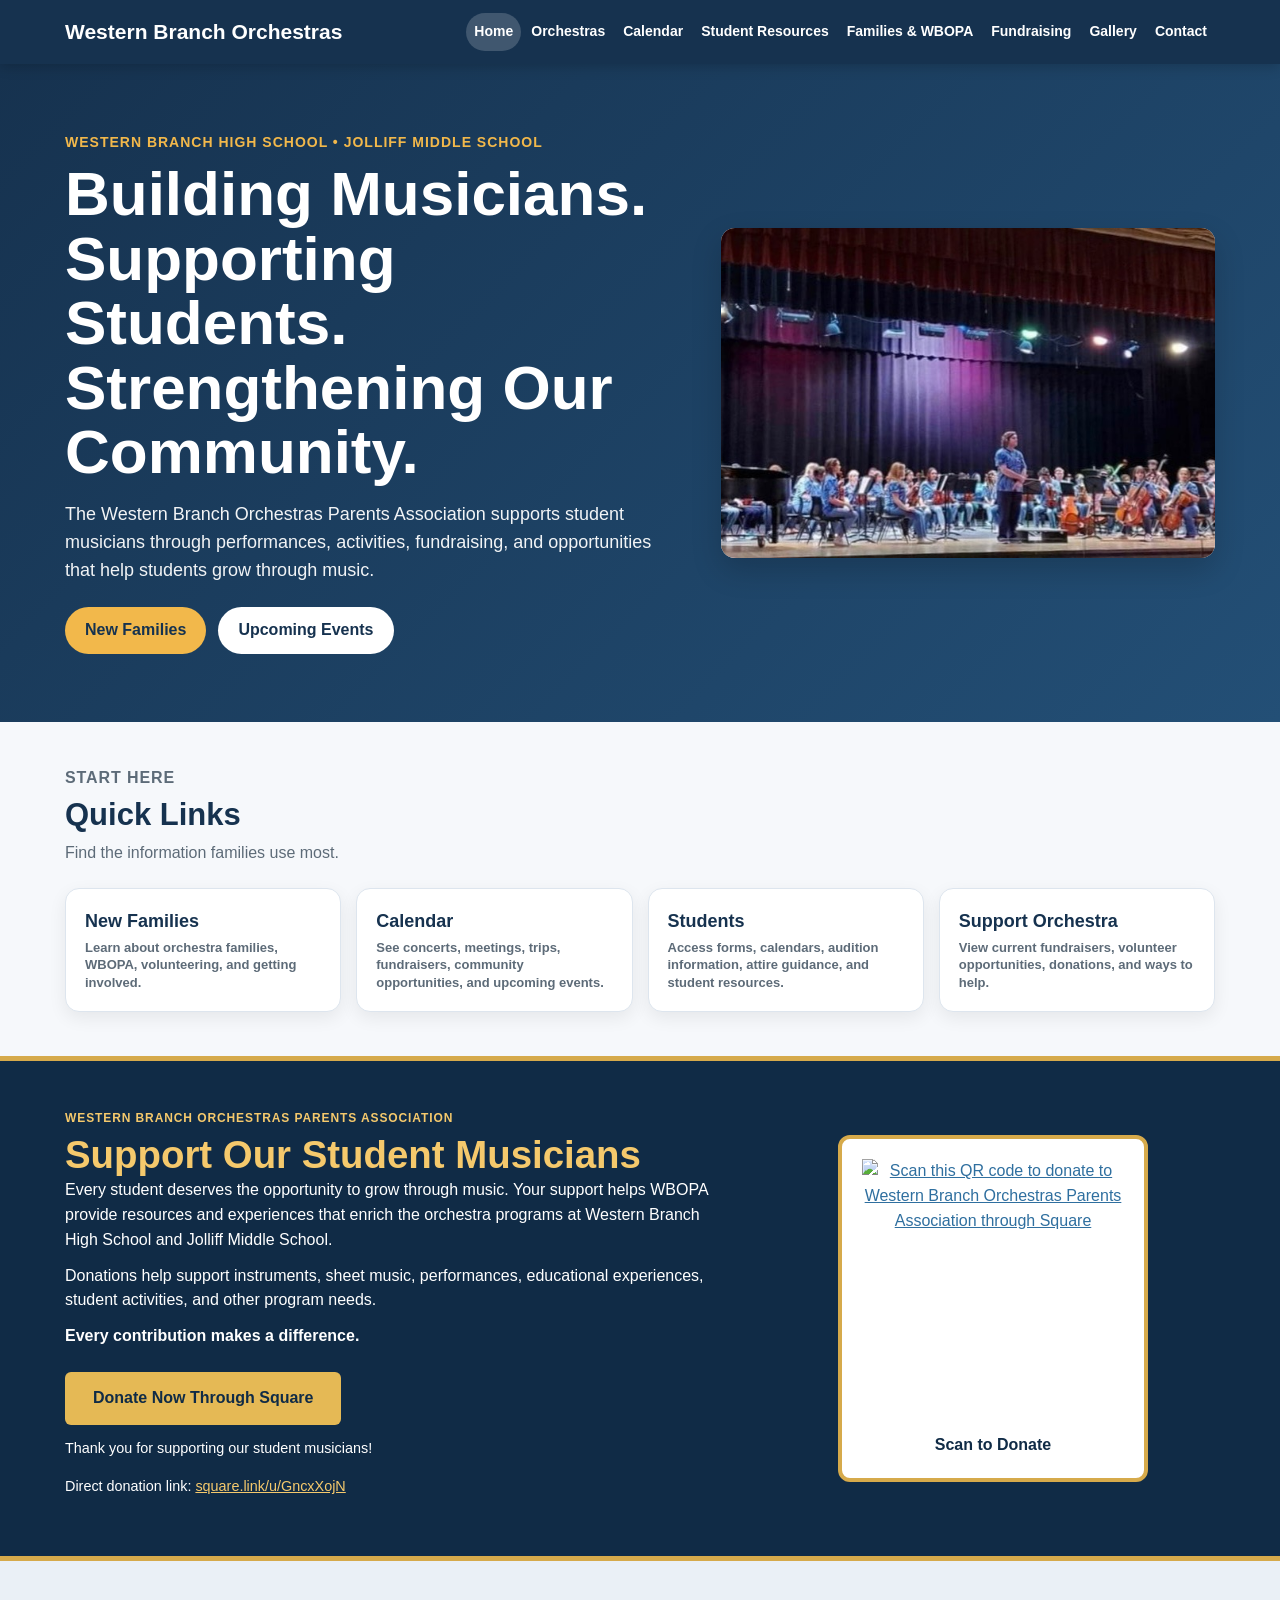
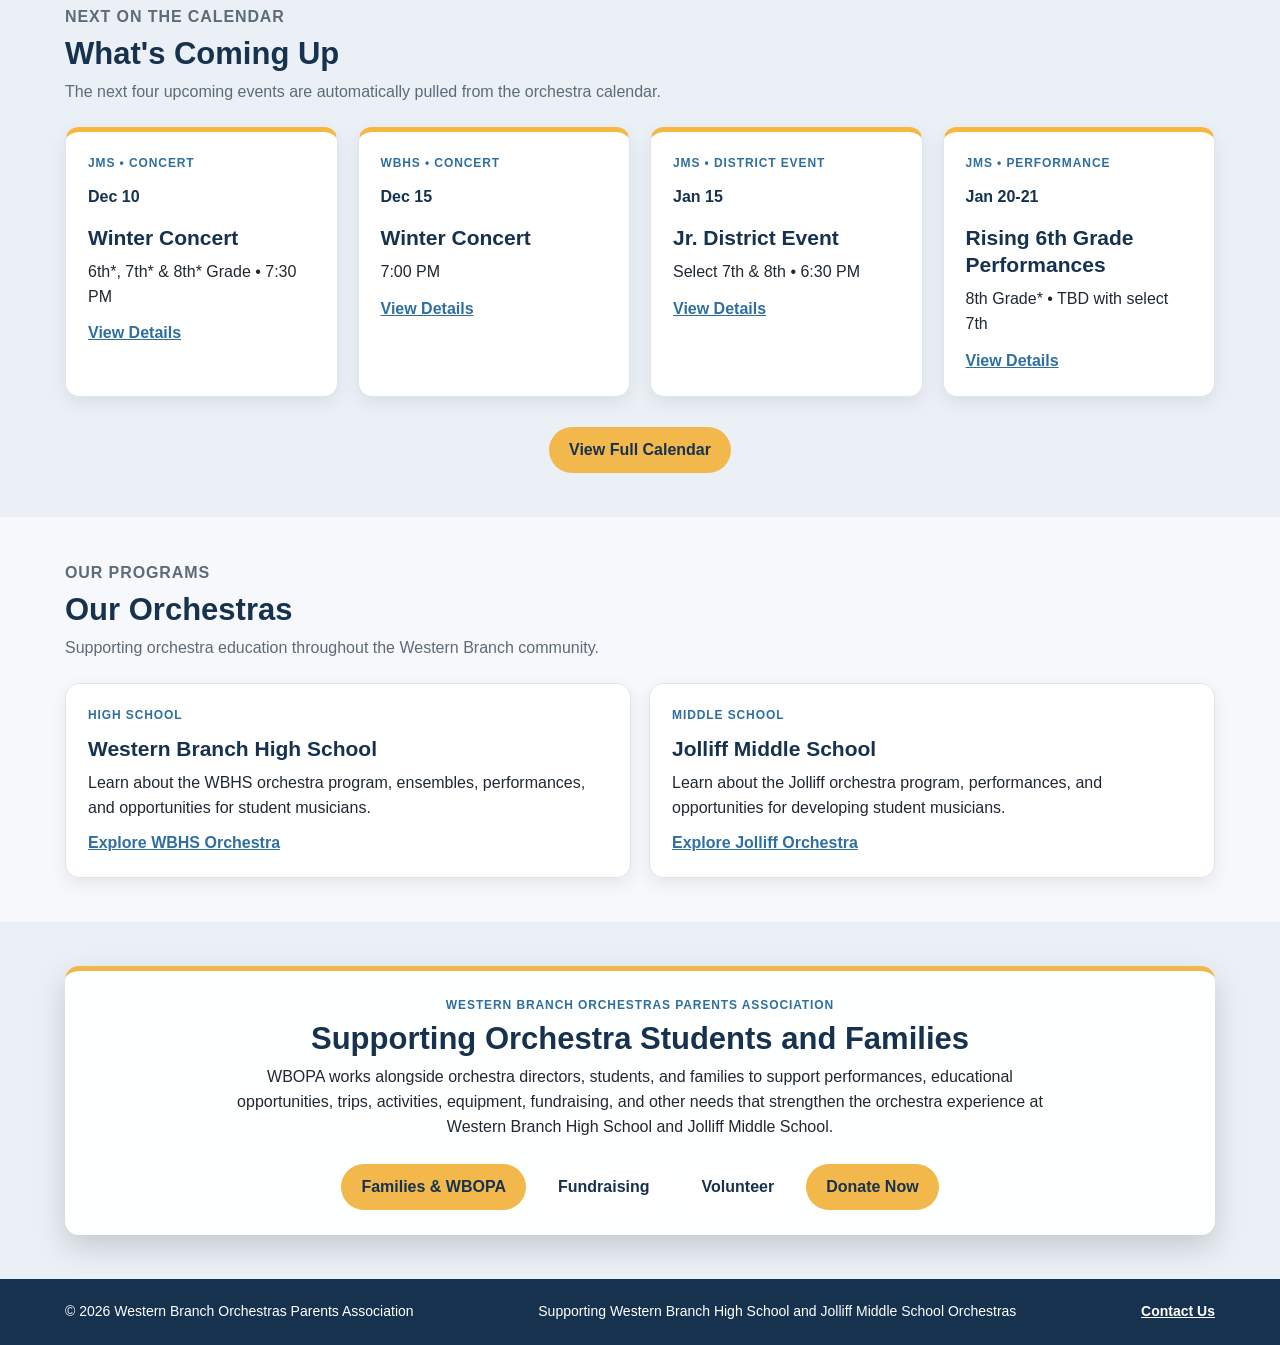
==== commit f37829c0: "Update index.html" ====
--- a/index.html
+++ b/index.html
@@ -1,3 +1,4 @@
+
 <!DOCTYPE html>
 <html lang="en">
 
@@ -32,7 +33,6 @@
 property="og:image"
 content="https://westernbranchorchestra.org/images/cover-orchestra.jpg"
 >
-
 
 <script type="application/ld+json">
 {
@@ -47,9 +47,7 @@
 }
 </script>
 
-
 <link rel="stylesheet" href="css/style.css">
-
 
 <style>
 
@@ -83,6 +81,95 @@
   margin-bottom: 12px;
 }
 
+/* =========================================
+   HOMEPAGE DONATION SECTION
+========================================= */
+
+.home-donation {
+  background: #102b46;
+  color: #ffffff;
+  padding: 48px 0;
+  border-top: 5px solid #d6aa4b;
+  border-bottom: 5px solid #d6aa4b;
+}
+
+.home-donation-layout {
+  display: grid;
+  grid-template-columns: minmax(0, 1.5fr) minmax(220px, 1fr);
+  gap: 40px;
+  align-items: center;
+}
+
+.home-donation .card-label {
+  color: #f5c96c;
+}
+
+.home-donation h2 {
+  color: #f5c96c;
+  font-size: clamp(1.8rem, 3vw, 2.5rem);
+  line-height: 1.2;
+}
+
+.home-donation p {
+  color: #ffffff;
+}
+
+.home-donation-button {
+  display: inline-block;
+  background: #e5b955;
+  color: #102b46 !important;
+  font-weight: 800;
+  text-decoration: none;
+  padding: 14px 28px;
+  border-radius: 6px;
+  margin-top: 12px;
+  text-align: center;
+}
+
+.home-donation-button:hover,
+.home-donation-button:focus {
+  background: #f6d17c;
+  text-decoration: underline;
+}
+
+.home-donation-link {
+  margin-top: 16px;
+  font-size: 0.9rem;
+  overflow-wrap: anywhere;
+}
+
+.home-donation-link a {
+  color: #f5c96c;
+}
+
+.home-donation-qr {
+  background: #ffffff;
+  color: #102b46;
+  border: 4px solid #d6aa4b;
+  border-radius: 12px;
+  padding: 20px;
+  text-align: center;
+  max-width: 310px;
+  margin: 0 auto;
+}
+
+.home-donation-qr img {
+  width: 100%;
+  height: auto;
+  display: block;
+  image-rendering: pixelated;
+}
+
+.home-donation-qr p {
+  color: #102b46;
+  font-weight: 800;
+  margin: 12px 0 0;
+}
+
+.home-donation-note {
+  font-size: 0.9rem;
+  margin-top: 12px;
+}
 
 /* =========================================
    HOMEPAGE WBOPA SUPPORT
@@ -106,7 +193,6 @@
   margin-top: 24px;
 }
 
-
 /* =========================================
    RESPONSIVE
 ========================================= */
@@ -119,6 +205,23 @@
 
 }
 
+@media(max-width:720px) {
+
+  .home-donation-layout {
+    grid-template-columns: 1fr;
+    gap: 28px;
+  }
+
+  .home-donation {
+    padding: 35px 0;
+  }
+
+  .home-donation-qr {
+    max-width: 270px;
+  }
+
+}
+
 @media(max-width:650px) {
 
   .home-upcoming-grid {
@@ -134,25 +237,27 @@
     text-align: center;
   }
 
+  .home-donation-button {
+    display: block;
+    width: 100%;
+    box-sizing: border-box;
+  }
+
 }
 
 </style>
 
 </head>
 
-
 <body>
 
-
 <header>
 
 <div class="container header-container">
-
 
 <a class="site-title" href="index.html">
 Western Branch Orchestras
 </a>
-
 
 <button
 class="menu-toggle"
@@ -164,7 +269,6 @@
 ☰ Menu
 
 </button>
-
 
 <nav id="mainNav">
 
@@ -183,16 +287,11 @@
 
 </nav>
 
-
 </div>
 
 </header>
 
-
-
 <main>
-
-
 
 <!-- =========================================
      HERO
@@ -202,46 +301,33 @@
 
 <div class="container hero-grid">
 
-
 <div class="hero-text">
-
 
 <p class="eyebrow">
 Western Branch High School • Jolliff Middle School
 </p>
-
 
 <h1>
 Building Musicians. Supporting Students. Strengthening Our Community.
 </h1>
 
-
 <p class="hero-subtitle">
-
 The Western Branch Orchestras Parents Association supports student musicians through performances, activities, fundraising, and opportunities that help students grow through music.
-
-</p>
-
+</p>
 
 <div class="hero-buttons">
-
 
 <a class="button" href="parents.html">
 New Families
 </a>
 
-
 <a class="button secondary" href="calendar.html">
 Upcoming Events
 </a>
 
-
-</div>
-
-
-</div>
-
-
+</div>
+
+</div>
 
 <div class="home-hero-photo">
 
@@ -253,13 +339,9 @@
 
 </div>
 
-
 </div>
 
 </section>
-
-
-
 
 <!-- =========================================
      QUICK LINKS
@@ -269,7 +351,6 @@
 
 <div class="container">
 
-
 <div class="section-heading">
 
 <p class="card-label">
@@ -280,23 +361,17 @@
 Quick Links
 </h2>
 
-
 <p>
 Find the information families use most.
 </p>
 
 </div>
 
-
-
 <div class="quick-links">
 
-
 <a href="parents.html" class="quick-box">
 
-<span>
-New Families
-</span>
+<span>New Families</span>
 
 <small>
 Learn about orchestra families, WBOPA, volunteering, and getting involved.
@@ -304,13 +379,9 @@
 
 </a>
 
-
-
 <a href="calendar.html" class="quick-box">
 
-<span>
-Calendar
-</span>
+<span>Calendar</span>
 
 <small>
 See concerts, meetings, trips, fundraisers, community opportunities, and upcoming events.
@@ -318,13 +389,9 @@
 
 </a>
 
-
-
 <a href="students.html" class="quick-box">
 
-<span>
-Students
-</span>
+<span>Students</span>
 
 <small>
 Access forms, calendars, audition information, attire guidance, and student resources.
@@ -332,13 +399,9 @@
 
 </a>
 
-
-
 <a href="fundraising.html" class="quick-box">
 
-<span>
-Support Orchestra
-</span>
+<span>Support Orchestra</span>
 
 <small>
 View current fundraisers, volunteer opportunities, donations, and ways to help.
@@ -346,16 +409,99 @@
 
 </a>
 
-
-</div>
-
+</div>
 
 </div>
 
 </section>
 
-
-
+<!-- =========================================
+     FEATURED SQUARE DONATION SECTION
+========================================= -->
+
+<section class="home-donation" aria-labelledby="home-donation-title">
+
+<div class="container home-donation-layout">
+
+<div>
+
+<p class="card-label">
+Western Branch Orchestras Parents Association
+</p>
+
+<h2 id="home-donation-title">
+Support Our Student Musicians
+</h2>
+
+<p>
+Every student deserves the opportunity to grow through music.
+Your support helps WBOPA provide resources and experiences
+that enrich the orchestra programs at Western Branch High
+School and Jolliff Middle School.
+</p>
+
+<p>
+Donations help support instruments, sheet music,
+performances, educational experiences, student activities,
+and other program needs.
+</p>
+
+<p>
+<strong>
+Every contribution makes a difference.
+</strong>
+</p>
+
+<a
+class="home-donation-button"
+href="https://square.link/u/GncxXojN?src=sheet"
+target="_blank"
+rel="noopener noreferrer">
+Donate Now Through Square
+</a>
+
+<p class="home-donation-note">
+Thank you for supporting our student musicians!
+</p>
+
+<p class="home-donation-link">
+Direct donation link:
+<a
+href="https://square.link/u/GncxXojN?src=sheet"
+target="_blank"
+rel="noopener noreferrer">
+square.link/u/GncxXojN
+</a>
+</p>
+
+</div>
+
+<div class="home-donation-qr">
+
+<a
+href="https://square.link/u/GncxXojN?src=sheet"
+target="_blank"
+rel="noopener noreferrer"
+aria-label="Open the WBOPA Square donation page">
+
+<img
+src="https://api.qrserver.com/v1/create-qr-code/?size=400x400&amp;margin=16&amp;data=https%3A%2F%2Fsquare.link%2Fu%2FGncxXojN%3Fsrc%3Dsheet"
+alt="Scan this QR code to donate to Western Branch Orchestras Parents Association through Square"
+width="400"
+height="400"
+loading="lazy">
+
+</a>
+
+<p>
+Scan to Donate
+</p>
+
+</div>
+
+</div>
+
+</section>
 
 <!-- =========================================
      WHAT'S COMING UP
@@ -365,7 +511,6 @@
 
 <div class="container">
 
-
 <div class="section-heading">
 
 <p class="card-label">
@@ -376,14 +521,11 @@
 What's Coming Up
 </h2>
 
-
 <p>
 The next four upcoming events are automatically pulled from the orchestra calendar.
 </p>
 
 </div>
-
-
 
 <div
 id="homeUpcoming"
@@ -416,8 +558,6 @@
 
 </div>
 
-
-
 <div style="text-align:center; margin-top:30px;">
 
 <a class="button" href="calendar.html">
@@ -426,13 +566,9 @@
 
 </div>
 
-
 </div>
 
 </section>
-
-
-
 
 <!-- =========================================
      OUR ORCHESTRAS
@@ -442,7 +578,6 @@
 
 <div class="container">
 
-
 <div class="section-heading">
 
 <p class="card-label">
@@ -453,78 +588,59 @@
 Our Orchestras
 </h2>
 
-
 <p>
 Supporting orchestra education throughout the Western Branch community.
 </p>
 
 </div>
 
-
-
 <div class="cards">
-
 
 <article class="card">
 
 <p class="card-label">
 High School
 </p>
-
 
 <h3>
 Western Branch High School
 </h3>
 
-
 <p>
 Learn about the WBHS orchestra program, ensembles, performances, and opportunities for student musicians.
 </p>
-
 
 <a href="about.html#wbhs">
 Explore WBHS Orchestra
 </a>
 
-
 </article>
-
-
 
 <article class="card">
 
 <p class="card-label">
 Middle School
 </p>
-
 
 <h3>
 Jolliff Middle School
 </h3>
 
-
 <p>
 Learn about the Jolliff orchestra program, performances, and opportunities for developing student musicians.
 </p>
-
 
 <a href="about.html#jolliff">
 Explore Jolliff Orchestra
 </a>
 
-
 </article>
 
-
-</div>
-
+</div>
 
 </div>
 
 </section>
-
-
-
 
 <!-- =========================================
      WBOPA / SUPPORT
@@ -534,77 +650,63 @@
 
 <div class="container">
 
-
 <div class="hero-card home-support-card">
-
 
 <p class="card-label">
 Western Branch Orchestras Parents Association
 </p>
-
 
 <h2>
 Supporting Orchestra Students and Families
 </h2>
 
-
-<p>
-
+<p>
 WBOPA works alongside orchestra directors, students, and families to support performances, educational opportunities, trips, activities, equipment, fundraising, and other needs that strengthen the orchestra experience at Western Branch High School and Jolliff Middle School.
-
-</p>
-
+</p>
 
 <div class="home-support-buttons">
-
 
 <a class="button" href="parents.html">
 Families &amp; WBOPA
 </a>
 
-
 <a class="button secondary" href="fundraising.html">
 Fundraising
 </a>
 
-
 <a class="button secondary" href="parents.html#volunteer">
 Volunteer
 </a>
 
-
-</div>
-
-
-</div>
-
+<a
+class="button"
+href="https://square.link/u/GncxXojN?src=sheet"
+target="_blank"
+rel="noopener noreferrer">
+Donate Now
+</a>
+
+</div>
+
+</div>
 
 </div>
 
 </section>
 
-
-
 </main>
 
-
-
-
 <footer>
 
-
 <div class="container footer-container">
 
-
 <p>
 © 2026 Western Branch Orchestras Parents Association
 </p>
 
-
 <p>
 Supporting Western Branch High School and Jolliff Middle School Orchestras
 </p>
-
 
 <p>
 <a href="contact.html">
@@ -612,16 +714,11 @@
 </a>
 </p>
 
-
-</div>
-
+</div>
 
 </footer>
 
-
-
 <script src="js/script.js"></script>
-
 
 <script>
 
@@ -638,15 +735,21 @@
   const upcomingContainer =
     document.getElementById("homeUpcoming");
 
-
   if (!upcomingContainer) {
     return;
   }
 
-
   function parseCalendarDate(value) {
 
+    if (!value) {
+      return new Date(NaN);
+    }
+
     const parts = value.split("-").map(Number);
+
+    if (parts.length !== 3) {
+      return new Date(NaN);
+    }
 
     return new Date(
       parts[0],
@@ -656,7 +759,6 @@
 
   }
 
-
   function showCalendarFallback() {
 
     upcomingContainer.innerHTML = `
@@ -684,7 +786,6 @@
     `;
 
   }
-
 
   fetch("calendar.html", {
     cache: "no-store"
@@ -710,16 +811,9 @@
         "text/html"
       );
 
-
     const today = new Date();
 
-    today.setHours(
-      0,
-      0,
-      0,
-      0
-    );
-
+    today.setHours(0, 0, 0, 0);
 
     const eventCards = Array.from(
       calendarDocument.querySelectorAll(
@@ -727,7 +821,6 @@
       )
     );
 
-
     const upcomingEvents = eventCards
 
       .map(function (card) {
@@ -736,7 +829,6 @@
           parseCalendarDate(
             card.dataset.date
           );
-
 
         const endDate =
           parseCalendarDate(
@@ -744,10 +836,8 @@
             card.dataset.date
           );
 
-
         const heading =
           card.querySelector("h3");
-
 
         return {
 
@@ -783,7 +873,8 @@
 
       .filter(function (event) {
 
-        return event.end >= today;
+        return !isNaN(event.end.getTime()) &&
+               event.end >= today;
 
       })
 
@@ -795,9 +886,7 @@
 
       .slice(0, 4);
 
-
     upcomingContainer.innerHTML = "";
-
 
     if (upcomingEvents.length === 0) {
 
@@ -829,16 +918,13 @@
 
     }
 
-
     upcomingEvents.forEach(function (event) {
 
       const article =
         document.createElement("article");
 
-
       article.className =
         "card home-upcoming-card";
-
 
       article.innerHTML = `
 
@@ -866,7 +952,6 @@
 
       `;
 
-
       upcomingContainer.appendChild(
         article
       );
@@ -885,7 +970,5 @@
 
 </script>
 
-
 </body>
-
 </html>
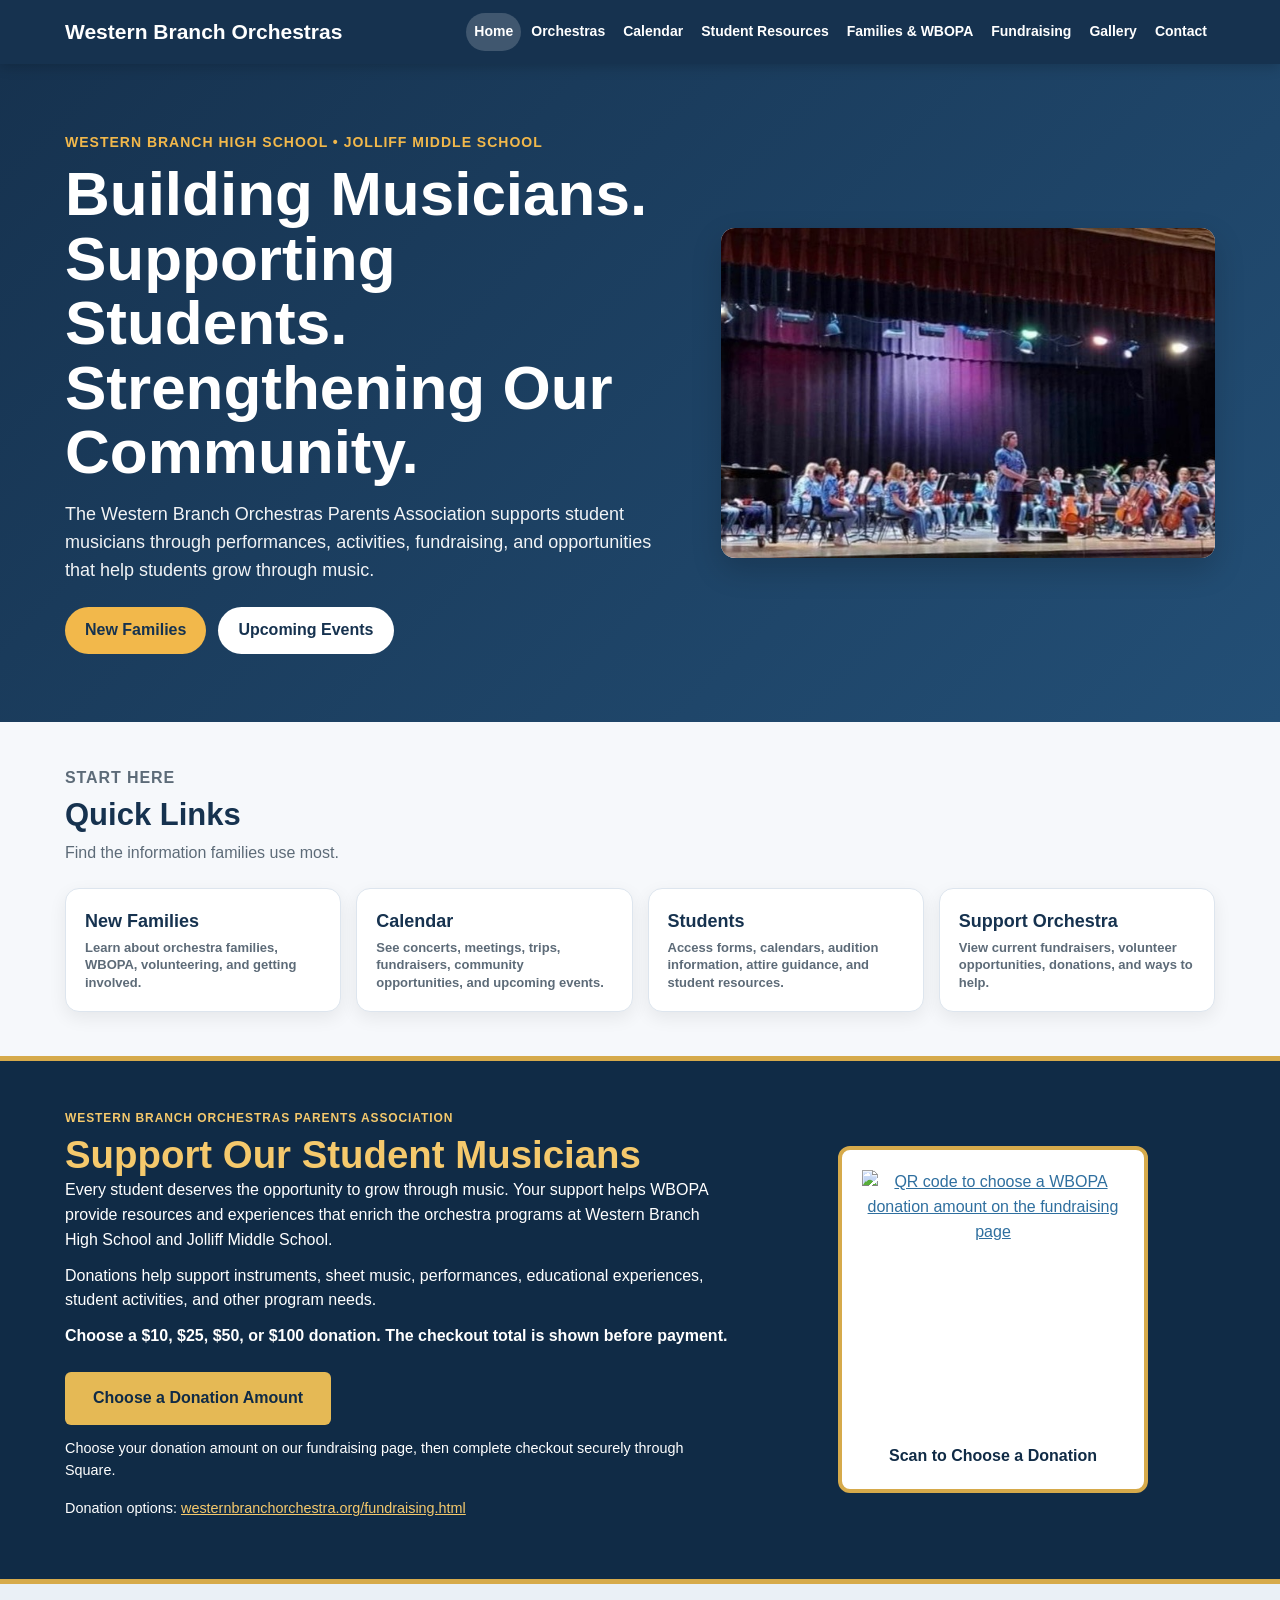
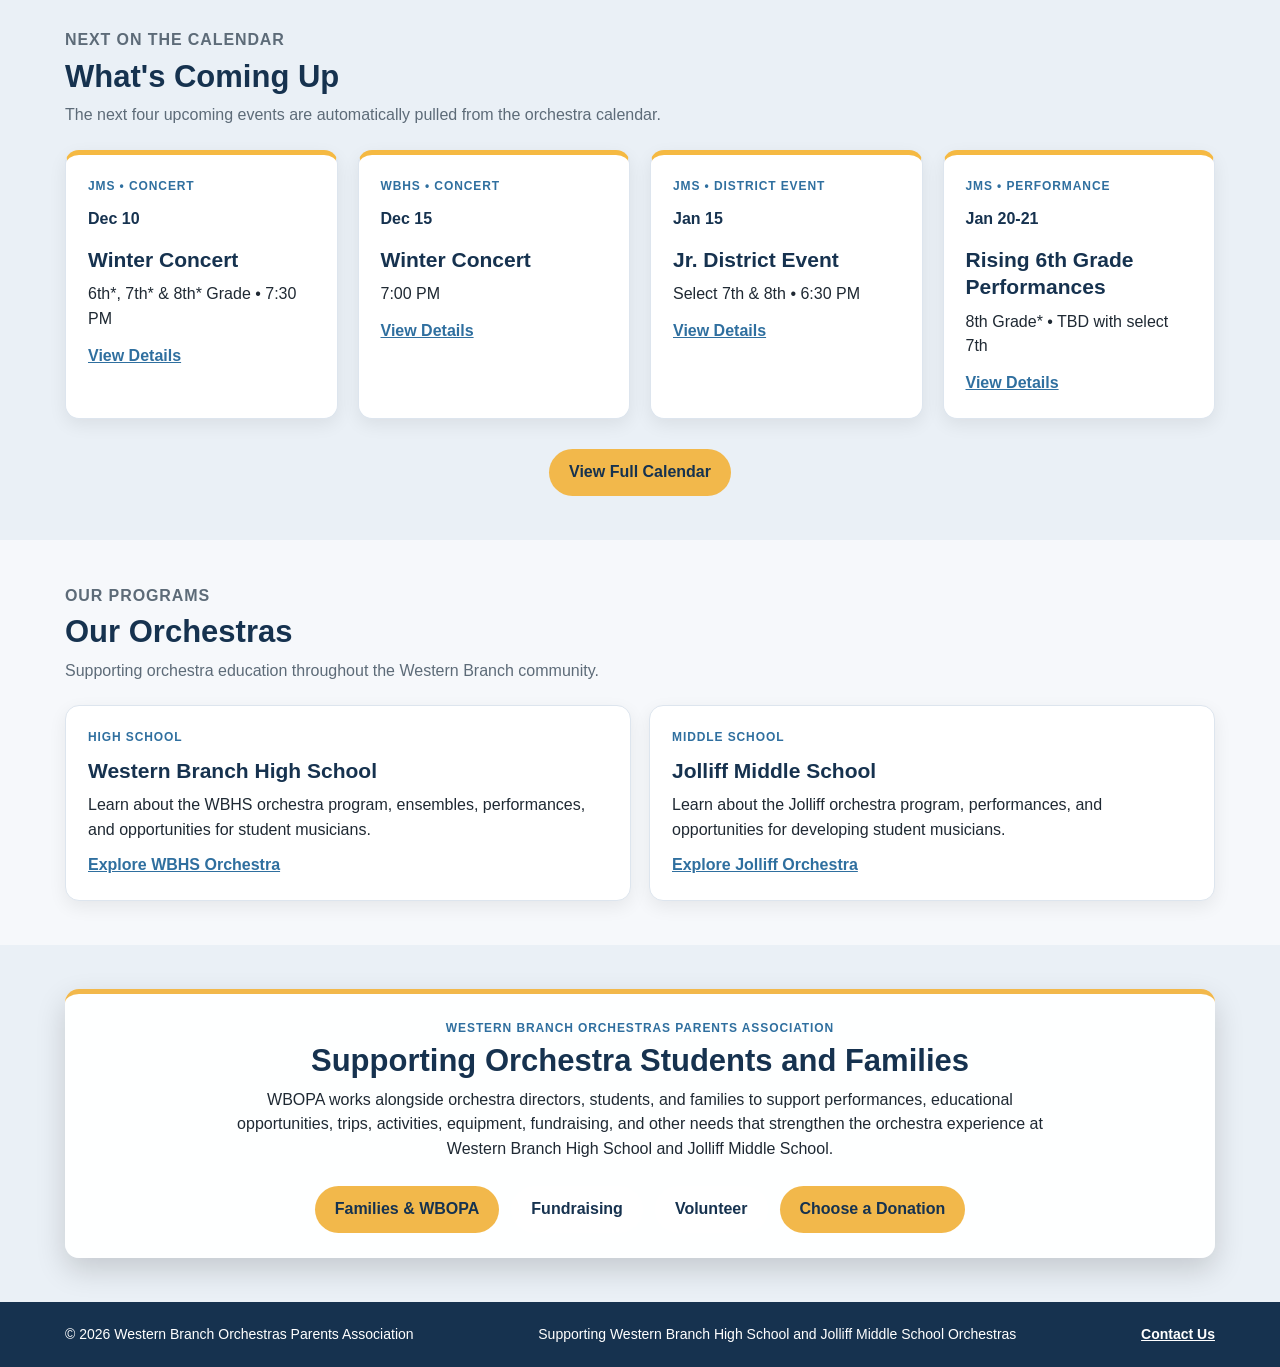
==== commit 73411aa6: "Update index.html" ====
--- a/index.html
+++ b/index.html
@@ -1,38 +1,21 @@
 
 <!DOCTYPE html>
 <html lang="en">
-
 <head>
-
 <meta charset="UTF-8">
 <meta name="viewport" content="width=device-width, initial-scale=1.0">
 
 <title>Western Branch Orchestra | Student Musicians in Chesapeake, VA</title>
-
-<meta
-name="description"
-content="Western Branch Orchestras Parents Association supports student musicians at Western Branch High School and Jolliff Middle School through performances, activities, fundraising, community opportunities, and family support."
->
+<meta name="description" content="Western Branch Orchestras Parents Association supports student musicians at Western Branch High School and Jolliff Middle School through performances, activities, fundraising, community opportunities, and family support.">
 
 <link rel="icon" type="image/png" href="images/favicon.png">
-
 <link rel="canonical" href="https://westernbranchorchestra.org/">
 
 <meta property="og:title" content="Western Branch Orchestra | WBOPA">
-
-<meta
-property="og:description"
-content="Supporting student musicians at Western Branch High School and Jolliff Middle School in Chesapeake, Virginia."
->
-
+<meta property="og:description" content="Supporting student musicians at Western Branch High School and Jolliff Middle School in Chesapeake, Virginia.">
 <meta property="og:type" content="website">
-
 <meta property="og:url" content="https://westernbranchorchestra.org/">
-
-<meta
-property="og:image"
-content="https://westernbranchorchestra.org/images/cover-orchestra.jpg"
->
+<meta property="og:image" content="https://westernbranchorchestra.org/images/cover-orchestra.jpg">
 
 <script type="application/ld+json">
 {
@@ -50,10 +33,7 @@
 <link rel="stylesheet" href="css/style.css">
 
 <style>
-
-/* =========================================
-   HOMEPAGE UPCOMING EVENTS
-========================================= */
+/* HOMEPAGE UPCOMING EVENTS */
 
 .home-upcoming-grid {
   display: grid;
@@ -81,9 +61,7 @@
   margin-bottom: 12px;
 }
 
-/* =========================================
-   HOMEPAGE DONATION SECTION
-========================================= */
+/* HOMEPAGE DONATION SECTION */
 
 .home-donation {
   background: #102b46;
@@ -171,9 +149,7 @@
   margin-top: 12px;
 }
 
-/* =========================================
-   HOMEPAGE WBOPA SUPPORT
-========================================= */
+/* HOMEPAGE WBOPA SUPPORT */
 
 .home-support-card {
   text-align: center;
@@ -193,20 +169,15 @@
   margin-top: 24px;
 }
 
-/* =========================================
-   RESPONSIVE
-========================================= */
+/* RESPONSIVE */
 
 @media(max-width:1000px) {
-
   .home-upcoming-grid {
     grid-template-columns: repeat(2, minmax(0, 1fr));
   }
-
 }
 
 @media(max-width:720px) {
-
   .home-donation-layout {
     grid-template-columns: 1fr;
     gap: 28px;
@@ -219,11 +190,9 @@
   .home-donation-qr {
     max-width: 270px;
   }
-
 }
 
 @media(max-width:650px) {
-
   .home-upcoming-grid {
     grid-template-columns: 1fr;
   }
@@ -242,493 +211,362 @@
     width: 100%;
     box-sizing: border-box;
   }
-
-}
-
+}
 </style>
-
 </head>
 
 <body>
 
 <header>
-
-<div class="container header-container">
-
-<a class="site-title" href="index.html">
-Western Branch Orchestras
-</a>
-
-<button
-class="menu-toggle"
-onclick="toggleMenu()"
-aria-label="Toggle navigation menu"
-aria-expanded="false"
-aria-controls="mainNav">
-
-☰ Menu
-
-</button>
-
-<nav id="mainNav">
-
-<ul>
-
-<li><a class="active" aria-current="page" href="index.html">Home</a></li>
-<li><a href="about.html">Orchestras</a></li>
-<li><a href="calendar.html">Calendar</a></li>
-<li><a href="students.html">Student Resources</a></li>
-<li><a href="parents.html">Families &amp; WBOPA</a></li>
-<li><a href="fundraising.html">Fundraising</a></li>
-<li><a href="gallery.html">Gallery</a></li>
-<li><a href="contact.html">Contact</a></li>
-
-</ul>
-
-</nav>
-
-</div>
-
+  <div class="container header-container">
+
+    <a class="site-title" href="index.html">
+      Western Branch Orchestras
+    </a>
+
+    <button
+      class="menu-toggle"
+      onclick="toggleMenu()"
+      aria-label="Toggle navigation menu"
+      aria-expanded="false"
+      aria-controls="mainNav">
+      ☰ Menu
+    </button>
+
+    <nav id="mainNav">
+      <ul>
+        <li><a class="active" aria-current="page" href="index.html">Home</a></li>
+        <li><a href="about.html">Orchestras</a></li>
+        <li><a href="calendar.html">Calendar</a></li>
+        <li><a href="students.html">Student Resources</a></li>
+        <li><a href="parents.html">Families &amp; WBOPA</a></li>
+        <li><a href="fundraising.html">Fundraising</a></li>
+        <li><a href="gallery.html">Gallery</a></li>
+        <li><a href="contact.html">Contact</a></li>
+      </ul>
+    </nav>
+
+  </div>
 </header>
 
 <main>
 
-<!-- =========================================
-     HERO
-========================================= -->
+<!-- HERO -->
 
 <section class="hero">
-
-<div class="container hero-grid">
-
-<div class="hero-text">
-
-<p class="eyebrow">
-Western Branch High School • Jolliff Middle School
-</p>
-
-<h1>
-Building Musicians. Supporting Students. Strengthening Our Community.
-</h1>
-
-<p class="hero-subtitle">
-The Western Branch Orchestras Parents Association supports student musicians through performances, activities, fundraising, and opportunities that help students grow through music.
-</p>
-
-<div class="hero-buttons">
-
-<a class="button" href="parents.html">
-New Families
-</a>
-
-<a class="button secondary" href="calendar.html">
-Upcoming Events
-</a>
-
-</div>
-
-</div>
-
-<div class="home-hero-photo">
-
-<img
-src="images/cover-orchestra.jpg"
-alt="Western Branch orchestra students performing together"
-loading="eager"
->
-
-</div>
-
-</div>
-
+  <div class="container hero-grid">
+
+    <div class="hero-text">
+
+      <p class="eyebrow">
+        Western Branch High School • Jolliff Middle School
+      </p>
+
+      <h1>
+        Building Musicians. Supporting Students. Strengthening Our Community.
+      </h1>
+
+      <p class="hero-subtitle">
+        The Western Branch Orchestras Parents Association supports student musicians through performances, activities, fundraising, and opportunities that help students grow through music.
+      </p>
+
+      <div class="hero-buttons">
+        <a class="button" href="parents.html">New Families</a>
+        <a class="button secondary" href="calendar.html">Upcoming Events</a>
+      </div>
+
+    </div>
+
+    <div class="home-hero-photo">
+      <img
+        src="images/cover-orchestra.jpg"
+        alt="Western Branch orchestra students performing together"
+        loading="eager">
+    </div>
+
+  </div>
 </section>
 
-<!-- =========================================
-     QUICK LINKS
-========================================= -->
+<!-- QUICK LINKS -->
 
 <section class="content">
-
-<div class="container">
-
-<div class="section-heading">
-
-<p class="card-label">
-Start Here
-</p>
-
-<h2>
-Quick Links
-</h2>
-
-<p>
-Find the information families use most.
-</p>
-
-</div>
-
-<div class="quick-links">
-
-<a href="parents.html" class="quick-box">
-
-<span>New Families</span>
-
-<small>
-Learn about orchestra families, WBOPA, volunteering, and getting involved.
-</small>
-
-</a>
-
-<a href="calendar.html" class="quick-box">
-
-<span>Calendar</span>
-
-<small>
-See concerts, meetings, trips, fundraisers, community opportunities, and upcoming events.
-</small>
-
-</a>
-
-<a href="students.html" class="quick-box">
-
-<span>Students</span>
-
-<small>
-Access forms, calendars, audition information, attire guidance, and student resources.
-</small>
-
-</a>
-
-<a href="fundraising.html" class="quick-box">
-
-<span>Support Orchestra</span>
-
-<small>
-View current fundraisers, volunteer opportunities, donations, and ways to help.
-</small>
-
-</a>
-
-</div>
-
-</div>
-
+  <div class="container">
+
+    <div class="section-heading">
+      <p class="card-label">Start Here</p>
+      <h2>Quick Links</h2>
+      <p>Find the information families use most.</p>
+    </div>
+
+    <div class="quick-links">
+
+      <a href="parents.html" class="quick-box">
+        <span>New Families</span>
+        <small>
+          Learn about orchestra families, WBOPA, volunteering, and getting involved.
+        </small>
+      </a>
+
+      <a href="calendar.html" class="quick-box">
+        <span>Calendar</span>
+        <small>
+          See concerts, meetings, trips, fundraisers, community opportunities, and upcoming events.
+        </small>
+      </a>
+
+      <a href="students.html" class="quick-box">
+        <span>Students</span>
+        <small>
+          Access forms, calendars, audition information, attire guidance, and student resources.
+        </small>
+      </a>
+
+      <a href="fundraising.html" class="quick-box">
+        <span>Support Orchestra</span>
+        <small>
+          View current fundraisers, volunteer opportunities, donations, and ways to help.
+        </small>
+      </a>
+
+    </div>
+
+  </div>
 </section>
 
-<!-- =========================================
-     FEATURED SQUARE DONATION SECTION
-========================================= -->
+<!-- FEATURED DONATION SECTION -->
 
 <section class="home-donation" aria-labelledby="home-donation-title">
-
-<div class="container home-donation-layout">
-
-<div>
-
-<p class="card-label">
-Western Branch Orchestras Parents Association
-</p>
-
-<h2 id="home-donation-title">
-Support Our Student Musicians
-</h2>
-
-<p>
-Every student deserves the opportunity to grow through music.
-Your support helps WBOPA provide resources and experiences
-that enrich the orchestra programs at Western Branch High
-School and Jolliff Middle School.
-</p>
-
-<p>
-Donations help support instruments, sheet music,
-performances, educational experiences, student activities,
-and other program needs.
-</p>
-
-<p>
-<strong>
-Every contribution makes a difference.
-</strong>
-</p>
-
-<a
-class="home-donation-button"
-href="https://square.link/u/GncxXojN?src=sheet"
-target="_blank"
-rel="noopener noreferrer">
-Donate Now Through Square
-</a>
-
-<p class="home-donation-note">
-Thank you for supporting our student musicians!
-</p>
-
-<p class="home-donation-link">
-Direct donation link:
-<a
-href="https://square.link/u/GncxXojN?src=sheet"
-target="_blank"
-rel="noopener noreferrer">
-square.link/u/GncxXojN
-</a>
-</p>
-
-</div>
-
-<div class="home-donation-qr">
-
-<a
-href="https://square.link/u/GncxXojN?src=sheet"
-target="_blank"
-rel="noopener noreferrer"
-aria-label="Open the WBOPA Square donation page">
-
-<img
-src="https://api.qrserver.com/v1/create-qr-code/?size=400x400&amp;margin=16&amp;data=https%3A%2F%2Fsquare.link%2Fu%2FGncxXojN%3Fsrc%3Dsheet"
-alt="Scan this QR code to donate to Western Branch Orchestras Parents Association through Square"
-width="400"
-height="400"
-loading="lazy">
-
-</a>
-
-<p>
-Scan to Donate
-</p>
-
-</div>
-
-</div>
-
+  <div class="container home-donation-layout">
+
+    <div>
+
+      <p class="card-label">
+        Western Branch Orchestras Parents Association
+      </p>
+
+      <h2 id="home-donation-title">
+        Support Our Student Musicians
+      </h2>
+
+      <p>
+        Every student deserves the opportunity to grow through music.
+        Your support helps WBOPA provide resources and experiences
+        that enrich the orchestra programs at Western Branch High
+        School and Jolliff Middle School.
+      </p>
+
+      <p>
+        Donations help support instruments, sheet music,
+        performances, educational experiences, student activities,
+        and other program needs.
+      </p>
+
+      <p>
+        <strong>
+          Choose a $10, $25, $50, or $100 donation.
+          The checkout total is shown before payment.
+        </strong>
+      </p>
+
+      <a
+        class="home-donation-button"
+        href="fundraising.html#donate">
+        Choose a Donation Amount
+      </a>
+
+      <p class="home-donation-note">
+        Choose your donation amount on our fundraising page,
+        then complete checkout securely through Square.
+      </p>
+
+      <p class="home-donation-link">
+        Donation options:
+        <a href="fundraising.html#donate">
+          westernbranchorchestra.org/fundraising.html
+        </a>
+      </p>
+
+    </div>
+
+    <div class="home-donation-qr">
+
+      <a
+        href="fundraising.html#donate"
+        aria-label="View WBOPA donation options">
+
+        <img
+          src="https://api.qrserver.com/v1/create-qr-code/?size=400x400&amp;margin=16&amp;data=https%3A%2F%2Fwesternbranchorchestra.org%2Ffundraising.html%23donate"
+          alt="QR code to choose a WBOPA donation amount on the fundraising page"
+          width="400"
+          height="400"
+          loading="lazy">
+
+      </a>
+
+      <p>Scan to Choose a Donation</p>
+
+    </div>
+
+  </div>
 </section>
 
-<!-- =========================================
-     WHAT'S COMING UP
-========================================= -->
+<!-- WHAT'S COMING UP -->
 
 <section class="content alt-bg">
-
-<div class="container">
-
-<div class="section-heading">
-
-<p class="card-label">
-Next on the Calendar
-</p>
-
-<h2>
-What's Coming Up
-</h2>
-
-<p>
-The next four upcoming events are automatically pulled from the orchestra calendar.
-</p>
-
-</div>
-
-<div
-id="homeUpcoming"
-class="home-upcoming-grid"
-aria-live="polite">
-
-<noscript>
-
-<article class="card">
-
-<p class="card-label">
-Calendar
-</p>
-
-<h3>
-Upcoming Events
-</h3>
-
-<p>
-JavaScript is required to display the automatic upcoming-event list.
-</p>
-
-<a href="calendar.html">
-View Full Calendar
-</a>
-
-</article>
-
-</noscript>
-
-</div>
-
-<div style="text-align:center; margin-top:30px;">
-
-<a class="button" href="calendar.html">
-View Full Calendar
-</a>
-
-</div>
-
-</div>
-
+  <div class="container">
+
+    <div class="section-heading">
+      <p class="card-label">Next on the Calendar</p>
+      <h2>What's Coming Up</h2>
+      <p>
+        The next four upcoming events are automatically pulled from the orchestra calendar.
+      </p>
+    </div>
+
+    <div
+      id="homeUpcoming"
+      class="home-upcoming-grid"
+      aria-live="polite">
+
+      <noscript>
+        <article class="card">
+          <p class="card-label">Calendar</p>
+          <h3>Upcoming Events</h3>
+          <p>
+            JavaScript is required to display the automatic upcoming-event list.
+          </p>
+          <a href="calendar.html">View Full Calendar</a>
+        </article>
+      </noscript>
+
+    </div>
+
+    <div style="text-align:center; margin-top:30px;">
+      <a class="button" href="calendar.html">
+        View Full Calendar
+      </a>
+    </div>
+
+  </div>
 </section>
 
-<!-- =========================================
-     OUR ORCHESTRAS
-========================================= -->
+<!-- OUR ORCHESTRAS -->
 
 <section class="content">
-
-<div class="container">
-
-<div class="section-heading">
-
-<p class="card-label">
-Our Programs
-</p>
-
-<h2>
-Our Orchestras
-</h2>
-
-<p>
-Supporting orchestra education throughout the Western Branch community.
-</p>
-
-</div>
-
-<div class="cards">
-
-<article class="card">
-
-<p class="card-label">
-High School
-</p>
-
-<h3>
-Western Branch High School
-</h3>
-
-<p>
-Learn about the WBHS orchestra program, ensembles, performances, and opportunities for student musicians.
-</p>
-
-<a href="about.html#wbhs">
-Explore WBHS Orchestra
-</a>
-
-</article>
-
-<article class="card">
-
-<p class="card-label">
-Middle School
-</p>
-
-<h3>
-Jolliff Middle School
-</h3>
-
-<p>
-Learn about the Jolliff orchestra program, performances, and opportunities for developing student musicians.
-</p>
-
-<a href="about.html#jolliff">
-Explore Jolliff Orchestra
-</a>
-
-</article>
-
-</div>
-
-</div>
-
+  <div class="container">
+
+    <div class="section-heading">
+      <p class="card-label">Our Programs</p>
+      <h2>Our Orchestras</h2>
+      <p>
+        Supporting orchestra education throughout the Western Branch community.
+      </p>
+    </div>
+
+    <div class="cards">
+
+      <article class="card">
+        <p class="card-label">High School</p>
+        <h3>Western Branch High School</h3>
+        <p>
+          Learn about the WBHS orchestra program, ensembles,
+          performances, and opportunities for student musicians.
+        </p>
+        <a href="about.html#wbhs">
+          Explore WBHS Orchestra
+        </a>
+      </article>
+
+      <article class="card">
+        <p class="card-label">Middle School</p>
+        <h3>Jolliff Middle School</h3>
+        <p>
+          Learn about the Jolliff orchestra program, performances,
+          and opportunities for developing student musicians.
+        </p>
+        <a href="about.html#jolliff">
+          Explore Jolliff Orchestra
+        </a>
+      </article>
+
+    </div>
+
+  </div>
 </section>
 
-<!-- =========================================
-     WBOPA / SUPPORT
-========================================= -->
+<!-- WBOPA SUPPORT -->
 
 <section class="content alt-bg">
-
-<div class="container">
-
-<div class="hero-card home-support-card">
-
-<p class="card-label">
-Western Branch Orchestras Parents Association
-</p>
-
-<h2>
-Supporting Orchestra Students and Families
-</h2>
-
-<p>
-WBOPA works alongside orchestra directors, students, and families to support performances, educational opportunities, trips, activities, equipment, fundraising, and other needs that strengthen the orchestra experience at Western Branch High School and Jolliff Middle School.
-</p>
-
-<div class="home-support-buttons">
-
-<a class="button" href="parents.html">
-Families &amp; WBOPA
-</a>
-
-<a class="button secondary" href="fundraising.html">
-Fundraising
-</a>
-
-<a class="button secondary" href="parents.html#volunteer">
-Volunteer
-</a>
-
-<a
-class="button"
-href="https://square.link/u/GncxXojN?src=sheet"
-target="_blank"
-rel="noopener noreferrer">
-Donate Now
-</a>
-
-</div>
-
-</div>
-
-</div>
-
+  <div class="container">
+
+    <div class="hero-card home-support-card">
+
+      <p class="card-label">
+        Western Branch Orchestras Parents Association
+      </p>
+
+      <h2>
+        Supporting Orchestra Students and Families
+      </h2>
+
+      <p>
+        WBOPA works alongside orchestra directors, students, and
+        families to support performances, educational opportunities,
+        trips, activities, equipment, fundraising, and other needs
+        that strengthen the orchestra experience at Western Branch
+        High School and Jolliff Middle School.
+      </p>
+
+      <div class="home-support-buttons">
+
+        <a class="button" href="parents.html">
+          Families &amp; WBOPA
+        </a>
+
+        <a class="button secondary" href="fundraising.html">
+          Fundraising
+        </a>
+
+        <a class="button secondary" href="parents.html#volunteer">
+          Volunteer
+        </a>
+
+        <a class="button" href="fundraising.html#donate">
+          Choose a Donation
+        </a>
+
+      </div>
+
+    </div>
+
+  </div>
 </section>
 
 </main>
 
 <footer>
-
-<div class="container footer-container">
-
-<p>
-© 2026 Western Branch Orchestras Parents Association
-</p>
-
-<p>
-Supporting Western Branch High School and Jolliff Middle School Orchestras
-</p>
-
-<p>
-<a href="contact.html">
-Contact Us
-</a>
-</p>
-
-</div>
-
+  <div class="container footer-container">
+
+    <p>
+      © 2026 Western Branch Orchestras Parents Association
+    </p>
+
+    <p>
+      Supporting Western Branch High School and
+      Jolliff Middle School Orchestras
+    </p>
+
+    <p>
+      <a href="contact.html">Contact Us</a>
+    </p>
+
+  </div>
 </footer>
 
 <script src="js/script.js"></script>
 
 <script>
-
-/* =========================================
-   AUTOMATIC HOMEPAGE UPCOMING EVENTS
-
-   Pulls the next four events directly from
-   calendar.html so the homepage does not
-   have to be updated separately.
-========================================= */
+/* AUTOMATIC HOMEPAGE UPCOMING EVENTS */
 
 document.addEventListener("DOMContentLoaded", function () {
 
@@ -756,35 +594,22 @@
       parts[1] - 1,
       parts[2]
     );
-
   }
 
   function showCalendarFallback() {
 
     upcomingContainer.innerHTML = `
-
       <article class="card home-upcoming-card">
-
-        <p class="card-label">
-          Orchestra Calendar
+        <p class="card-label">Orchestra Calendar</p>
+        <h3>See What's Coming Up</h3>
+        <p>
+          Visit the calendar for upcoming concerts,
+          performances, meetings, fundraisers,
+          deadlines, and community opportunities.
         </p>
-
-        <h3>
-          See What's Coming Up
-        </h3>
-
-        <p>
-          Visit the calendar for upcoming concerts, performances, meetings, fundraisers, deadlines, and community opportunities.
-        </p>
-
-        <a href="calendar.html">
-          View Full Calendar
-        </a>
-
+        <a href="calendar.html">View Full Calendar</a>
       </article>
-
     `;
-
   }
 
   fetch("calendar.html", {
@@ -798,7 +623,6 @@
     }
 
     return response.text();
-
   })
 
   .then(function (calendarHtml) {
@@ -812,7 +636,6 @@
       );
 
     const today = new Date();
-
     today.setHours(0, 0, 0, 0);
 
     const eventCards = Array.from(
@@ -826,62 +649,36 @@
       .map(function (card) {
 
         const startDate =
-          parseCalendarDate(
-            card.dataset.date
-          );
+          parseCalendarDate(card.dataset.date);
 
         const endDate =
           parseCalendarDate(
-            card.dataset.end ||
-            card.dataset.date
+            card.dataset.end || card.dataset.date
           );
 
-        const heading =
-          card.querySelector("h3");
+        const heading = card.querySelector("h3");
 
         return {
-
-          id:
-            card.id,
-
-          title:
-            heading
-              ? heading.textContent.trim()
-              : "Calendar Event",
-
-          start:
-            startDate,
-
-          end:
-            endDate,
-
-          label:
-            card.dataset.label || "",
-
-          type:
-            card.dataset.type || "",
-
-          dateDisplay:
-            card.dataset.dateDisplay || "",
-
-          short:
-            card.dataset.short || ""
-
+          id: card.id,
+          title: heading
+            ? heading.textContent.trim()
+            : "Calendar Event",
+          start: startDate,
+          end: endDate,
+          label: card.dataset.label || "",
+          type: card.dataset.type || "",
+          dateDisplay: card.dataset.dateDisplay || "",
+          short: card.dataset.short || ""
         };
-
       })
 
       .filter(function (event) {
-
         return !isNaN(event.end.getTime()) &&
                event.end >= today;
-
       })
 
       .sort(function (a, b) {
-
         return a.start - b.start;
-
       })
 
       .slice(0, 4);
@@ -891,43 +688,27 @@
     if (upcomingEvents.length === 0) {
 
       upcomingContainer.innerHTML = `
-
         <article class="card home-upcoming-card">
-
-          <p class="card-label">
-            Calendar
+          <p class="card-label">Calendar</p>
+          <h3>No Upcoming Events Listed</h3>
+          <p>
+            Additional events will be posted
+            as information becomes available.
           </p>
-
-          <h3>
-            No Upcoming Events Listed
-          </h3>
-
-          <p>
-            Additional events will be posted as information becomes available.
-          </p>
-
-          <a href="calendar.html">
-            View Full Calendar
-          </a>
-
+          <a href="calendar.html">View Full Calendar</a>
         </article>
-
       `;
 
       return;
-
     }
 
     upcomingEvents.forEach(function (event) {
 
-      const article =
-        document.createElement("article");
-
-      article.className =
-        "card home-upcoming-card";
+      const article = document.createElement("article");
+
+      article.className = "card home-upcoming-card";
 
       article.innerHTML = `
-
         <p class="card-label">
           ${event.label}${event.type ? " • " + event.type : ""}
         </p>
@@ -936,9 +717,7 @@
           ${event.dateDisplay}
         </span>
 
-        <h3>
-          ${event.title}
-        </h3>
+        <h3>${event.title}</h3>
 
         ${
           event.short
@@ -949,25 +728,17 @@
         <a href="calendar.html#${event.id}">
           View Details
         </a>
-
       `;
 
-      upcomingContainer.appendChild(
-        article
-      );
-
+      upcomingContainer.appendChild(article);
     });
-
   })
 
   .catch(function () {
-
     showCalendarFallback();
-
   });
 
 });
-
 </script>
 
 </body>
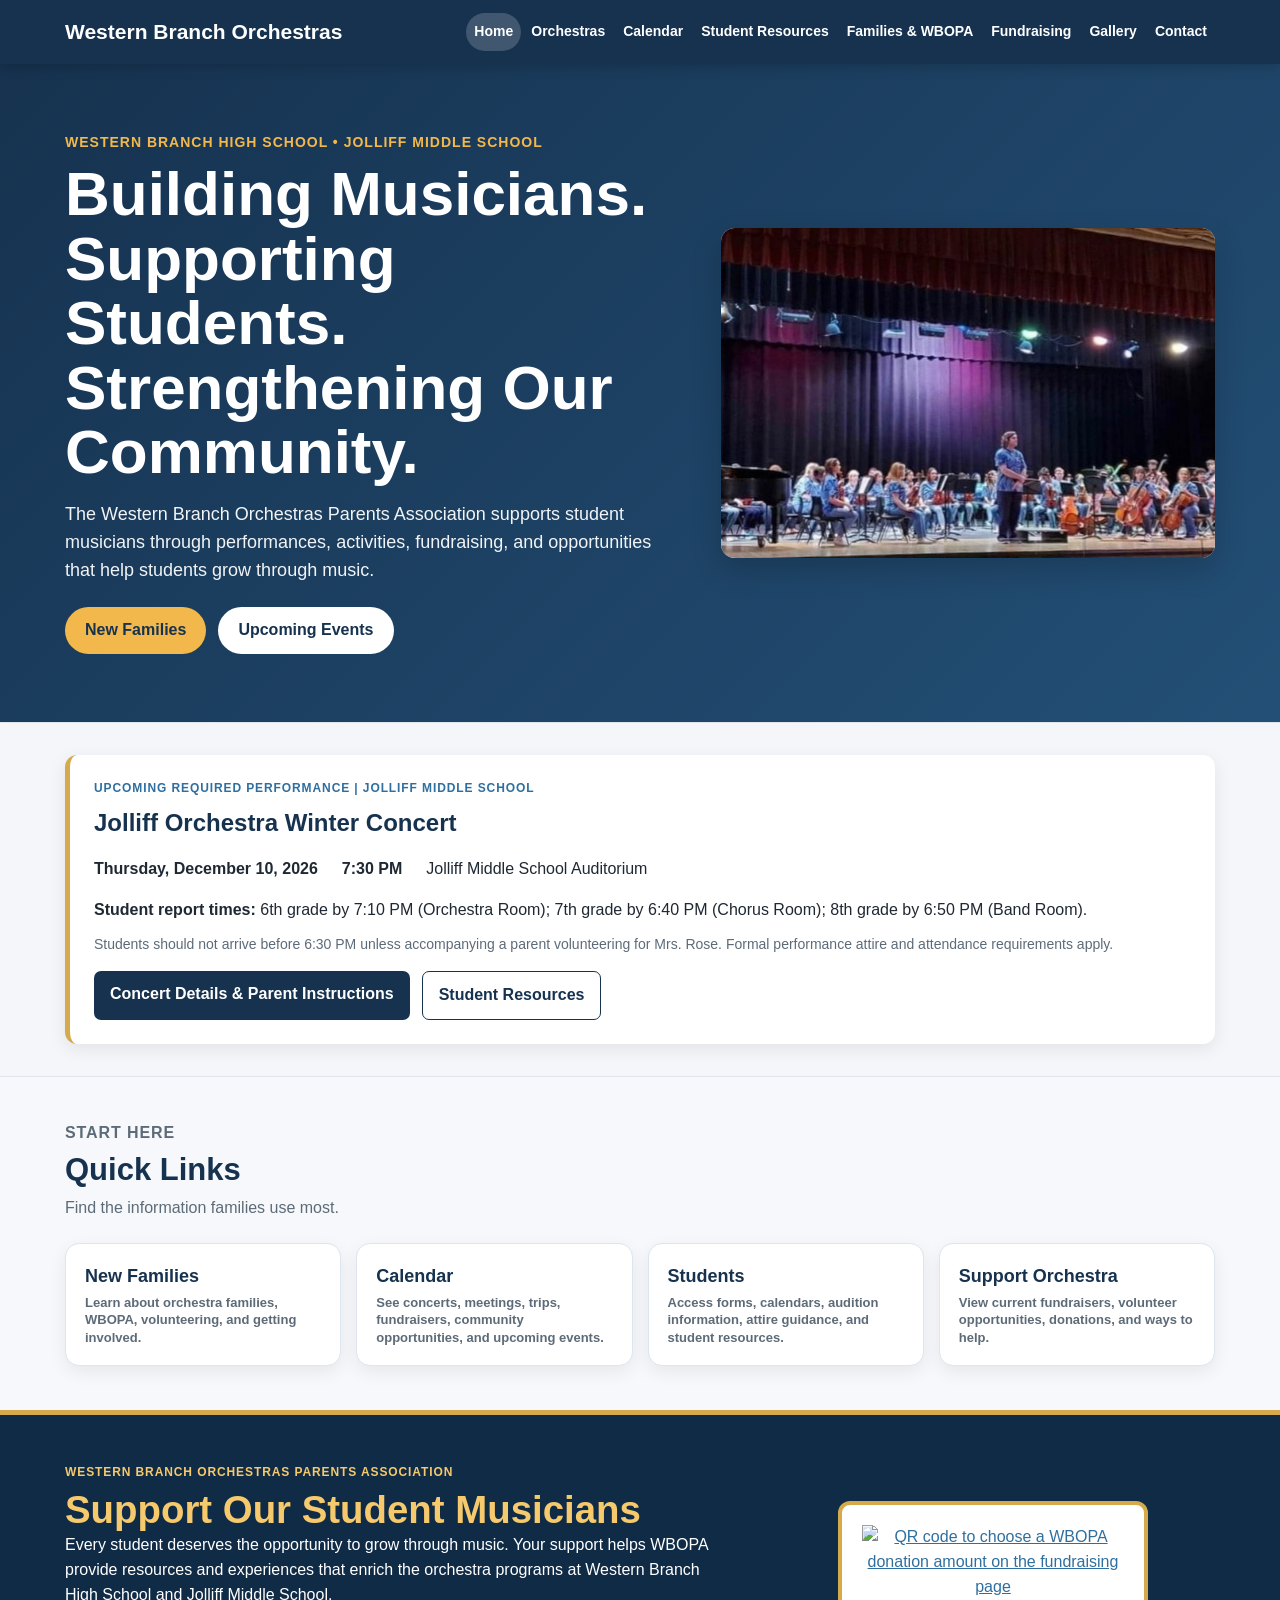
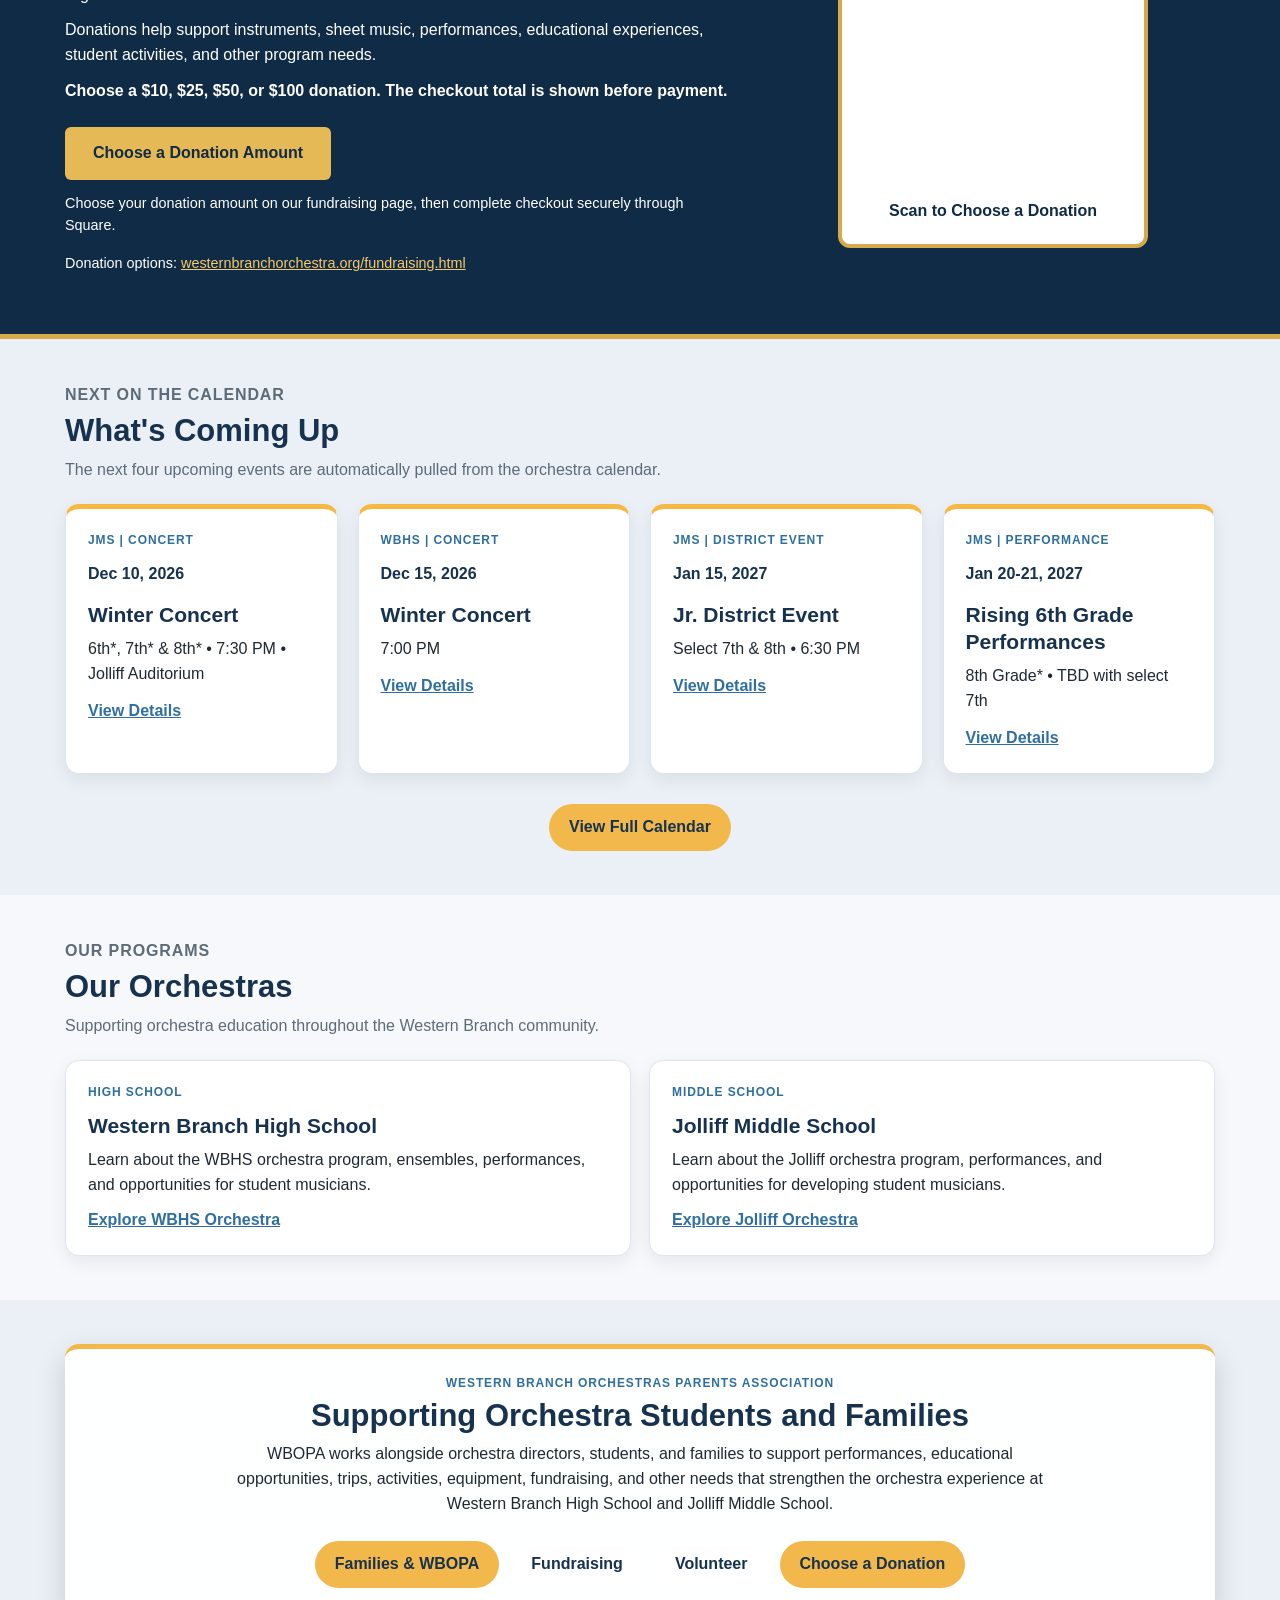
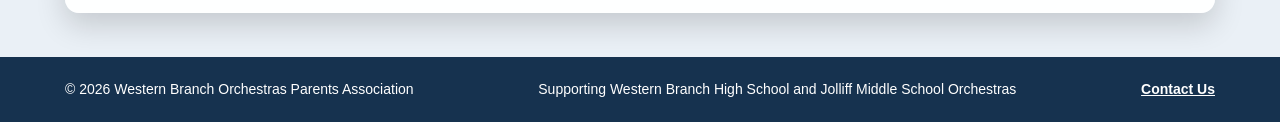
==== commit 18c5ddca: "Implement Jolliff Winter Concert feature section Added Jolliff Winter Concert spotlight section with" ====
--- a/index.html
+++ b/index.html
@@ -33,6 +33,7 @@
 <link rel="stylesheet" href="css/style.css">
 
 <style>
+
 /* HOMEPAGE UPCOMING EVENTS */
 
 .home-upcoming-grid {
@@ -212,6 +213,93 @@
     box-sizing: border-box;
   }
 }
+
+/* FEATURED JOLLIFF WINTER CONCERT */
+
+.home-concert-feature {
+  background: #f4f6f9;
+  border-top: 1px solid #dfe5ea;
+  border-bottom: 1px solid #dfe5ea;
+  padding: 32px 0;
+}
+
+.home-concert-feature[hidden] {
+  display: none !important;
+}
+
+.home-concert-panel {
+  background: #fff;
+  border-left: 5px solid #d6aa4b;
+  border-radius: 12px;
+  box-shadow: 0 5px 18px rgba(0,0,0,.08);
+  padding: 24px;
+}
+
+.home-concert-panel h2 {
+  margin: 6px 0 10px;
+  color: #16324f;
+}
+
+.home-concert-facts {
+  display: flex;
+  flex-wrap: wrap;
+  gap: 8px 24px;
+  margin: 16px 0;
+}
+
+.home-concert-facts p {
+  margin: 0;
+}
+
+.home-concert-actions {
+  display: flex;
+  flex-wrap: wrap;
+  gap: 12px;
+  margin-top: 16px;
+}
+
+.home-concert-actions a {
+  display: inline-block;
+  text-decoration: none;
+  border-radius: 7px;
+  padding: 11px 16px;
+  font-weight: 700;
+}
+
+.home-concert-actions .home-primary {
+  background: #16324f;
+  color: #fff;
+}
+
+.home-concert-actions .home-secondary {
+  border: 1px solid #16324f;
+  color: #16324f;
+  background: #fff;
+}
+
+.home-concert-actions a:focus-visible {
+  outline: 3px solid #d6aa4b;
+  outline-offset: 3px;
+}
+
+@media(max-width:650px) {
+  .home-concert-feature {
+    padding: 20px 0;
+  }
+
+  .home-concert-panel {
+    padding: 18px;
+  }
+
+  .home-concert-actions {
+    flex-direction: column;
+  }
+
+  .home-concert-actions a {
+    text-align: center;
+  }
+}
+
 </style>
 </head>
 
@@ -287,6 +375,75 @@
   </div>
 </section>
 
+<!-- JOLLIFF WINTER CONCERT SPOTLIGHT -->
+
+<section
+  id="jms-winter-spotlight"
+  class="home-concert-feature"
+  hidden
+  aria-labelledby="home-winter-title">
+
+  <div class="container">
+
+    <div class="home-concert-panel">
+
+      <p class="card-label">
+        Upcoming Required Performance | Jolliff Middle School
+      </p>
+
+      <h2 id="home-winter-title">
+        Jolliff Orchestra Winter Concert
+      </h2>
+
+      <div class="home-concert-facts">
+
+        <p>
+          <strong>Thursday, December 10, 2026</strong>
+        </p>
+
+        <p>
+          <strong>7:30 PM</strong>
+        </p>
+
+        <p>Jolliff Middle School Auditorium</p>
+
+      </div>
+
+      <p>
+        <strong>Student report times:</strong>
+        6th grade by 7:10 PM (Orchestra Room);
+        7th grade by 6:40 PM (Chorus Room);
+        8th grade by 6:50 PM (Band Room).
+      </p>
+
+      <p class="small-text">
+        Students should not arrive before 6:30 PM unless
+        accompanying a parent volunteering for Mrs. Rose.
+        Formal performance attire and attendance
+        requirements apply.
+      </p>
+
+      <div class="home-concert-actions">
+
+        <a
+          class="home-primary"
+          href="calendar.html#event-jms-winter">
+          Concert Details &amp; Parent Instructions
+        </a>
+
+        <a
+          class="home-secondary"
+          href="students.html#jms-winter-title">
+          Student Resources
+        </a>
+
+      </div>
+
+    </div>
+
+  </div>
+</section>
+
 <!-- QUICK LINKS -->
 
 <section class="content">
@@ -418,6 +575,7 @@
     <div class="section-heading">
       <p class="card-label">Next on the Calendar</p>
       <h2>What's Coming Up</h2>
+
       <p>
         The next four upcoming events are automatically pulled from the orchestra calendar.
       </p>
@@ -458,6 +616,7 @@
     <div class="section-heading">
       <p class="card-label">Our Programs</p>
       <h2>Our Orchestras</h2>
+
       <p>
         Supporting orchestra education throughout the Western Branch community.
       </p>
@@ -468,10 +627,12 @@
       <article class="card">
         <p class="card-label">High School</p>
         <h3>Western Branch High School</h3>
+
         <p>
           Learn about the WBHS orchestra program, ensembles,
           performances, and opportunities for student musicians.
         </p>
+
         <a href="about.html#wbhs">
           Explore WBHS Orchestra
         </a>
@@ -480,10 +641,12 @@
       <article class="card">
         <p class="card-label">Middle School</p>
         <h3>Jolliff Middle School</h3>
+
         <p>
           Learn about the Jolliff orchestra program, performances,
           and opportunities for developing student musicians.
         </p>
+
         <a href="about.html#jolliff">
           Explore Jolliff Orchestra
         </a>
@@ -566,179 +729,254 @@
 <script src="js/script.js"></script>
 
 <script>
-/* AUTOMATIC HOMEPAGE UPCOMING EVENTS */
+
+/* AUTOMATIC HOMEPAGE UPCOMING EVENTS
+   Read public calendar metadata without
+   executing JavaScript from the fetched page. */
 
 document.addEventListener("DOMContentLoaded", function () {
 
-  const upcomingContainer =
-    document.getElementById("homeUpcoming");
-
-  if (!upcomingContainer) {
-    return;
-  }
-
-  function parseCalendarDate(value) {
-
-    if (!value) {
-      return new Date(NaN);
-    }
-
+  const today = new Date();
+  today.setHours(0, 0, 0, 0);
+
+  function localDate(value) {
     const parts = value.split("-").map(Number);
-
-    if (parts.length !== 3) {
-      return new Date(NaN);
-    }
-
-    return new Date(
-      parts[0],
-      parts[1] - 1,
-      parts[2]
-    );
-  }
-
-  function showCalendarFallback() {
-
-    upcomingContainer.innerHTML = `
-      <article class="card home-upcoming-card">
-        <p class="card-label">Orchestra Calendar</p>
-        <h3>See What's Coming Up</h3>
-        <p>
-          Visit the calendar for upcoming concerts,
-          performances, meetings, fundraisers,
-          deadlines, and community opportunities.
-        </p>
-        <a href="calendar.html">View Full Calendar</a>
-      </article>
-    `;
-  }
-
-  fetch("calendar.html", {
-    cache: "no-store"
-  })
-
-  .then(function (response) {
-
-    if (!response.ok) {
-      throw new Error("Calendar could not be loaded.");
-    }
-
-    return response.text();
-  })
-
-  .then(function (calendarHtml) {
-
-    const parser = new DOMParser();
-
-    const calendarDocument =
-      parser.parseFromString(
-        calendarHtml,
-        "text/html"
-      );
-
-    const today = new Date();
-    today.setHours(0, 0, 0, 0);
-
-    const eventCards = Array.from(
+    return new Date(parts[0], parts[1] - 1, parts[2]);
+  }
+
+  // HIDE THE WINTER CONCERT SPOTLIGHT AFTER DECEMBER 10
+
+  const spotlight = document.getElementById(
+    "jms-winter-spotlight"
+  );
+
+  if (spotlight && today <= localDate("2026-12-10")) {
+    spotlight.hidden = false;
+  }
+
+  const container = document.getElementById(
+    "homeUpcoming"
+  );
+
+  if (!container) return;
+
+  // FALLBACK MESSAGE
+
+  function showMessage(title, message) {
+
+    container.replaceChildren();
+
+    const card = document.createElement("article");
+    card.className = "card home-upcoming-card";
+
+    const heading = document.createElement("h3");
+    heading.textContent = title;
+
+    const paragraph = document.createElement("p");
+    paragraph.textContent = message;
+
+    const link = document.createElement("a");
+    link.href = "calendar.html";
+    link.textContent = "View Full Calendar";
+
+    card.append(heading, paragraph, link);
+    container.appendChild(card);
+  }
+
+  // READ EVENTS FROM CALENDAR.HTML
+
+  function readCalendarEvents(html) {
+
+    const calendarDocument = new DOMParser()
+      .parseFromString(html, "text/html");
+
+    // SUPPORT CALENDARS WITH HTML DATA ATTRIBUTES
+
+    const htmlEvents = Array.from(
       calendarDocument.querySelectorAll(
         "[data-calendar-event]"
       )
     );
 
-    const upcomingEvents = eventCards
-
-      .map(function (card) {
-
-        const startDate =
-          parseCalendarDate(card.dataset.date);
-
-        const endDate =
-          parseCalendarDate(
-            card.dataset.end || card.dataset.date
-          );
-
-        const heading = card.querySelector("h3");
+    if (htmlEvents.length) {
+
+      return htmlEvents.map(function (node) {
+
+        const heading = node.querySelector("h3");
 
         return {
-          id: card.id,
+          id: node.id,
+          group: node.dataset.group || "",
+          start: node.dataset.date || "",
+          finish: node.dataset.end || node.dataset.date || "",
+          label: node.dataset.dateDisplay || node.dataset.label || "",
+          type: node.dataset.type || "",
           title: heading
             ? heading.textContent.trim()
             : "Calendar Event",
-          start: startDate,
-          end: endDate,
-          label: card.dataset.label || "",
-          type: card.dataset.type || "",
-          dateDisplay: card.dataset.dateDisplay || "",
-          short: card.dataset.short || ""
+          short: node.dataset.short || ""
         };
-      })
-
-      .filter(function (event) {
-        return !isNaN(event.end.getTime()) &&
-               event.end >= today;
-      })
-
-      .sort(function (a, b) {
-        return a.start - b.start;
-      })
-
-      .slice(0, 4);
-
-    upcomingContainer.innerHTML = "";
-
-    if (upcomingEvents.length === 0) {
-
-      upcomingContainer.innerHTML = `
-        <article class="card home-upcoming-card">
-          <p class="card-label">Calendar</p>
-          <h3>No Upcoming Events Listed</h3>
-          <p>
-            Additional events will be posted
-            as information becomes available.
-          </p>
-          <a href="calendar.html">View Full Calendar</a>
-        </article>
-      `;
+
+      });
+
+    }
+
+    // READ THE EVENTS ARRAY IN THE CURRENT CALENDAR
+
+    const script = Array.from(
+      calendarDocument.querySelectorAll(
+        "script:not([src])"
+      )
+    )
+    .map(function (element) {
+      return element.textContent;
+    })
+    .find(function (contents) {
+      return /const\s+EVENTS\s*=\s*\[/.test(contents);
+    });
+
+    if (!script) return [];
+
+    // EXTRACT EVENT FIELDS WITHOUT EVAL()
+
+    const eventPattern = /\{\s*id:\s*"([^"]+)",\s*g:\s*"([^"]+)",\s*d:\s*"(\d{4}-\d{2}-\d{2})",\s*(?:to|end):\s*"(\d{4}-\d{2}-\d{2})",\s*label:\s*"([^"]*)",\s*k:\s*"([^"]*)",\s*t:\s*"([^"]*)",\s*short:\s*"([^"]*)"/g;
+
+    const results = [];
+    let match;
+
+    while ((match = eventPattern.exec(script)) !== null) {
+
+      results.push({
+        id: match[1],
+        group: match[2],
+        start: match[3],
+        finish: match[4],
+        label: match[5],
+        type: match[6],
+        title: match[7],
+        short: match[8]
+      });
+
+    }
+
+    return results;
+  }
+
+  // CREATE UPCOMING EVENT CARD
+
+  function renderEvent(event) {
+
+    const card = document.createElement("article");
+    card.className = "card home-upcoming-card";
+
+    const groupName =
+      event.group === "wbhs" ? "WBHS" :
+      event.group === "jms" ? "JMS" :
+      event.id === "event-community-vso" ?
+      "Community" : "WBOPA";
+
+    const label = document.createElement("p");
+    label.className = "card-label";
+    label.textContent = groupName + " | " + event.type;
+
+    const date = document.createElement("span");
+    date.className = "home-upcoming-date";
+
+    date.textContent =
+      event.label + ", " +
+      localDate(event.start).getFullYear();
+
+    const heading = document.createElement("h3");
+    heading.textContent = event.title;
+
+    const details = document.createElement("p");
+    details.textContent = event.short;
+
+    const link = document.createElement("a");
+
+    link.href =
+      "calendar.html#" + encodeURIComponent(event.id);
+
+    link.textContent = "View Details";
+
+    card.append(label, date, heading, details, link);
+
+    return card;
+  }
+
+  // FETCH CURRENT CALENDAR
+
+  fetch("calendar.html", {
+    cache: "no-store"
+  })
+
+  .then(function (response) {
+
+    if (!response.ok) {
+      throw new Error("Calendar unavailable");
+    }
+
+    return response.text();
+
+  })
+
+  .then(function (html) {
+
+    const events = readCalendarEvents(html);
+
+    if (!events.length) {
+
+      showMessage(
+        "Visit Our Calendar",
+        "Upcoming event details are available on the full orchestra calendar."
+      );
 
       return;
     }
 
-    upcomingEvents.forEach(function (event) {
-
-      const article = document.createElement("article");
-
-      article.className = "card home-upcoming-card";
-
-      article.innerHTML = `
-        <p class="card-label">
-          ${event.label}${event.type ? " • " + event.type : ""}
-        </p>
-
-        <span class="home-upcoming-date">
-          ${event.dateDisplay}
-        </span>
-
-        <h3>${event.title}</h3>
-
-        ${
-          event.short
-            ? `<p>${event.short}</p>`
-            : ""
-        }
-
-        <a href="calendar.html#${event.id}">
-          View Details
-        </a>
-      `;
-
-      upcomingContainer.appendChild(article);
+    // REMOVE PAST EVENTS AND SORT UPCOMING EVENTS
+
+    const upcoming = events
+
+      .filter(function (event) {
+        return localDate(event.finish) >= today;
+      })
+
+      .sort(function (a, b) {
+        return localDate(a.start) - localDate(b.start);
+      })
+
+      .slice(0, 4);
+
+    if (!upcoming.length) {
+
+      showMessage(
+        "No Upcoming Events Listed",
+        "Additional events will be posted as information becomes available."
+      );
+
+      return;
+    }
+
+    container.replaceChildren();
+
+    upcoming.forEach(function (event) {
+      container.appendChild(renderEvent(event));
     });
+
   })
 
   .catch(function () {
-    showCalendarFallback();
+
+    showMessage(
+      "See What's Coming Up",
+      "Visit the orchestra calendar for current concerts, meetings, and activities."
+    );
+
   });
 
 });
+
 </script>
 
 </body>
